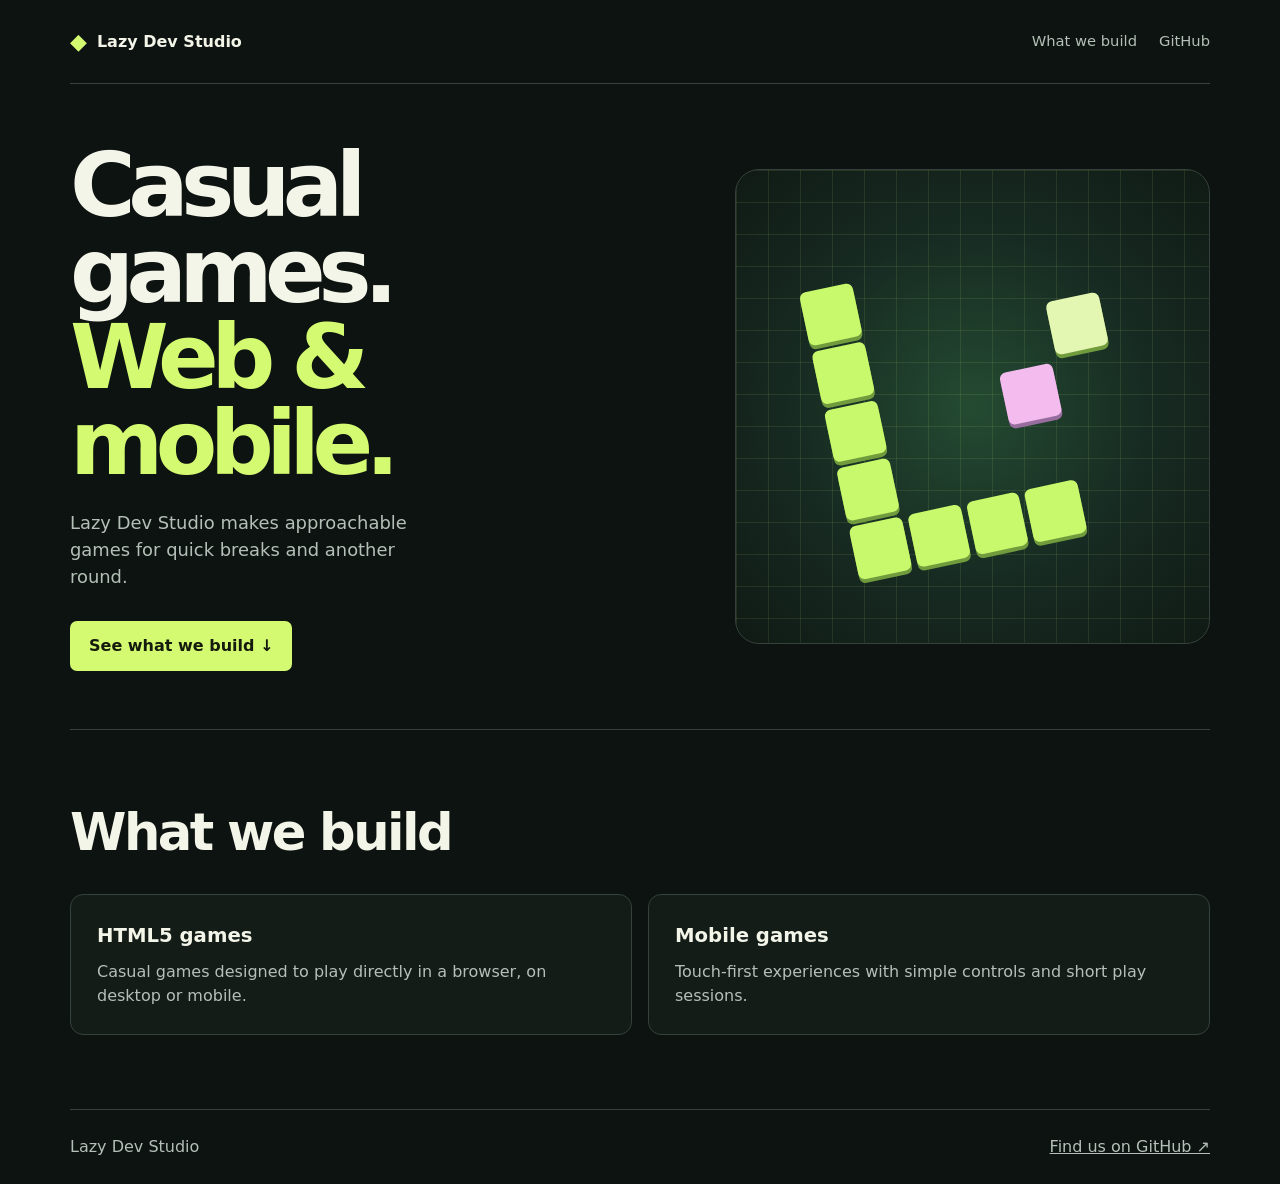
==== index.html @ 5a027eb8 "Add initial index.html for Lazy Dev Studio Initial HTML structure for Lazy Dev Studio website with s" ====
<!doctype html>
<html lang="en">
<head>
<meta charset="utf-8">
<meta name="viewport" content="width=device-width, initial-scale=1">
<meta name="description" content="Lazy Dev Studio builds casual games for web and mobile.">
<title>Lazy Dev Studio — Games for web and mobile</title>
<style>
:root {
  color-scheme: dark;
  --background: #0d1311;
  --line: #35413a;
  --ink: #f4f5e9;
  --muted: #b4c0b7;
  --accent: #d4fa72;
}
* { box-sizing: border-box; }
html { scroll-behavior: smooth; }
body {
  margin: 0;
  background: var(--background);
  color: var(--ink);
  font-family: "Geist", system-ui, sans-serif;
  line-height: 1.5;
}
a { color: inherit; }
a:focus-visible { outline: 2px solid var(--accent); outline-offset: 5px; }
.shell { width: min(1140px, calc(100% - 48px)); margin-inline: auto; }
header {
  display: flex;
  align-items: center;
  justify-content: space-between;
  flex-wrap: wrap;
  gap: 16px;
  min-height: 84px;
  border-bottom: 1px solid var(--line);
}
.brand { display: inline-flex; align-items: center; gap: 10px; font-weight: 760; text-decoration: none; }
.brand span { color: var(--accent); font-size: 22px; }
nav { display: flex; flex-wrap: wrap; gap: 22px; }
nav a { color: var(--muted); font-size: .92rem; text-decoration: none; }
nav a:hover, footer a:hover { color: var(--accent); }
.hero {
  display: grid;
  align-items: center;
  grid-template-columns: 1.24fr 1fr;
  gap: clamp(26px, 6vw, 86px);
  min-height: 620px;
  padding-block: 58px;
}
h1, h2, h3, p { margin: 0; }
h1 { font-size: clamp(3rem, 7vw, 6.8rem); letter-spacing: -.085em; line-height: .96; }
h1 em { color: var(--accent); font-style: normal; }
.hero p { color: var(--muted); margin: 24px 0 30px; max-width: 33ch; font-size: 1.12rem; }
.button {
  display: inline-block;
  background: var(--accent);
  color: #151b0c;
  padding: 13px 19px;
  border-radius: 7px;
  font-weight: 750;
  text-decoration: none;
}
.button:hover { background: #ebffb0; }
.art {
  position: relative;
  display: grid;
  place-items: center;
  aspect-ratio: 1;
  border: 1px solid var(--line);
  border-radius: 24px;
  overflow: hidden;
  background:
    radial-gradient(circle, #244b32 0%, #172b22 52%, #101a15 100%);
}
.art::before {
  position: absolute;
  inset: 0;
  content: "";
  background-image: linear-gradient(#d4fa7219 1px, transparent 1px), linear-gradient(90deg, #d4fa7219 1px, transparent 1px);
  background-size: 32px 32px;
}
.pixel {
  position: relative;
  width: 62%;
  aspect-ratio: 1;
  display: grid;
  grid-template: repeat(5, 1fr) / repeat(5, 1fr);
  gap: 6px;
  transform: rotate(-12deg);
}
.pixel i { background: #c8f86b; border-radius: 12%; box-shadow: 0 4px #709c3d; }
.pixel i:nth-child(1) { grid-area: 1 / 1; }
.pixel i:nth-child(2) { grid-area: 2 / 1; }
.pixel i:nth-child(3) { grid-area: 3 / 1; }
.pixel i:nth-child(4) { grid-area: 4 / 1; }
.pixel i:nth-child(5) { grid-area: 5 / 1; }
.pixel i:nth-child(6) { grid-area: 5 / 2; }
.pixel i:nth-child(7) { grid-area: 5 / 3; }
.pixel i:nth-child(8) { grid-area: 5 / 4; }
.pixel i:nth-child(9) { grid-area: 3 / 4; background: #f3bbee; box-shadow: 0 4px #976d9e; }
.pixel i:nth-child(10) { grid-area: 2 / 5; background: #e3f6b2; box-shadow: 0 4px #709c3d; }
.focus { border-top: 1px solid var(--line); padding-block: 64px 74px; }
h2 { margin-bottom: 24px; font-size: clamp(2rem, 4vw, 3.25rem); letter-spacing: -.05em; }
.cards { display: grid; grid-template-columns: 1fr 1fr; gap: 16px; }
article { padding: 26px; border: 1px solid var(--line); border-radius: 13px; background: #131c17; }
h3 { font-size: 1.23rem; }
article p { margin-top: 9px; color: var(--muted); }
footer {
  display: flex;
  justify-content: space-between;
  flex-wrap: wrap;
  gap: 12px;
  border-top: 1px solid var(--line);
  padding-block: 25px;
  color: var(--muted);
}
@media (max-width: 680px) {
  .shell { width: calc(100% - 32px); }
  header { padding-block: 16px; }
  .hero { grid-template-columns: 1fr; min-height: auto; padding-block: 48px; }
  .art { width: min(100%, 390px); }
  .cards { grid-template-columns: 1fr; }
  .focus { padding-block: 44px; }
}
@media (prefers-reduced-motion: reduce) {
  html { scroll-behavior: auto; }
}
</style>
</head>
<body>
<header class="shell" id="top">
  <a class="brand" href="#top"><span aria-hidden="true">◆</span> Lazy Dev Studio</a>
  <nav aria-label="Main navigation">
    <a href="#work">What we build</a>
    <a href="https://github.com/devxmed">GitHub</a>
  </nav>
</header>
<main class="shell">
  <section class="hero" aria-labelledby="intro-title">
    <div>
      <h1 id="intro-title">Casual games.<br><em>Web &amp; mobile.</em></h1>
      <p>Lazy Dev Studio makes approachable games for quick breaks and another round.</p>
      <a class="button" href="#work">See what we build ↓</a>
    </div>
    <div class="art" aria-hidden="true">
      <div class="pixel"><i></i><i></i><i></i><i></i><i></i><i></i><i></i><i></i><i></i><i></i></div>
    </div>
  </section>
  <section class="focus" id="work" aria-labelledby="work-title">
    <h2 id="work-title">What we build</h2>
    <div class="cards">
      <article><h3>HTML5 games</h3><p>Casual games designed to play directly in a browser, on desktop or mobile.</p></article>
      <article><h3>Mobile games</h3><p>Touch-first experiences with simple controls and short play sessions.</p></article>
    </div>
  </section>
</main>
<footer class="shell">
  <span>Lazy Dev Studio</span>
  <a href="https://github.com/devxmed">Find us on GitHub ↗</a>
</footer>
</body>
</html>
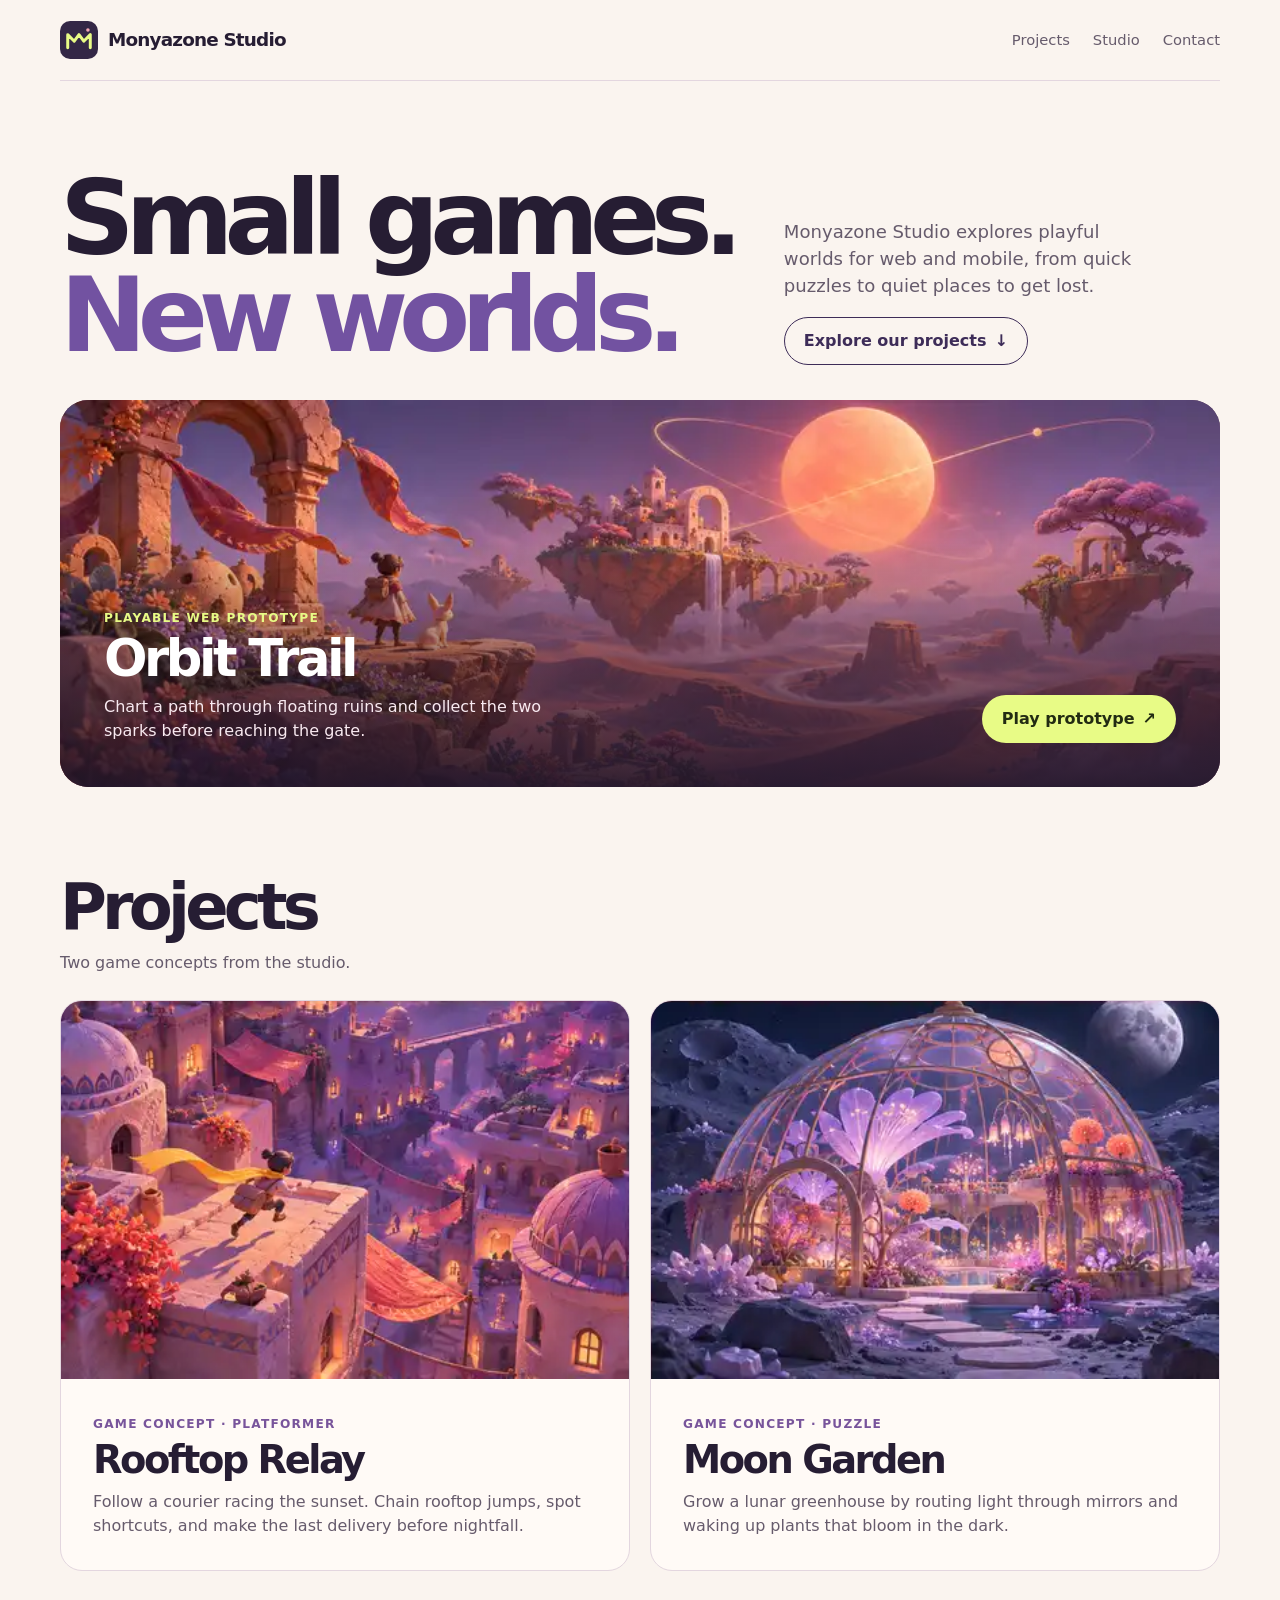
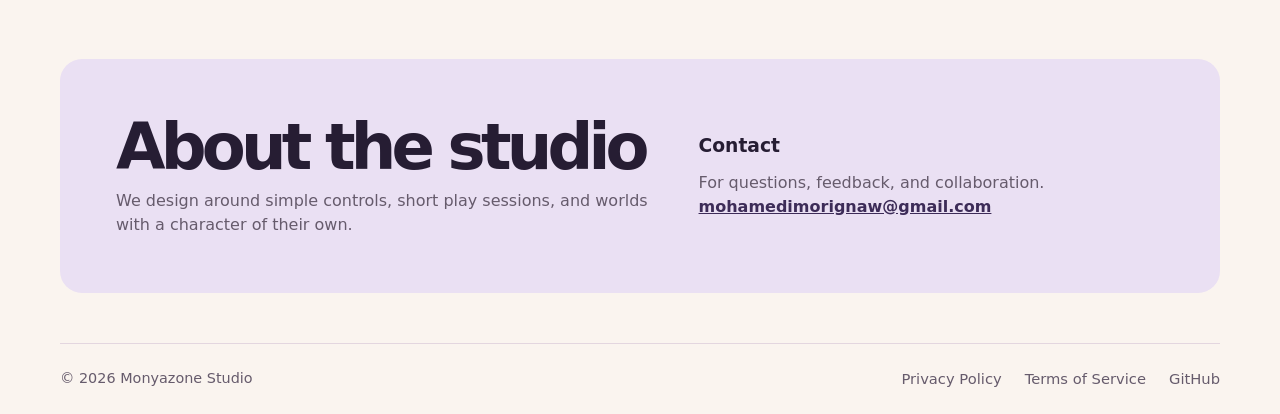
==== commit 07681555: "Redesign Monyazone Studio and add Orbit Trail" ====
--- a/index.html
+++ b/index.html
@@ -1,163 +1,238 @@
 <!doctype html>
 <html lang="en">
 <head>
-<meta charset="utf-8">
-<meta name="viewport" content="width=device-width, initial-scale=1">
-<meta name="description" content="Lazy Dev Studio builds casual games for web and mobile.">
-<title>Lazy Dev Studio — Games for web and mobile</title>
-<style>
+  <meta charset="utf-8">
+  <meta name="viewport" content="width=device-width, initial-scale=1">
+  <meta name="description" content="Monyazone Studio is an independent game studio exploring playful worlds for web and mobile.">
+  <meta name="theme-color" content="#faf4ef">
+  <title>Monyazone Studio — Independent web and mobile games</title>
+  <link rel="canonical" href="https://monyazone.github.io/">
+  <link rel="icon" type="image/svg+xml" href="[data-uri]">
+  <style>
 :root {
-  color-scheme: dark;
-  --background: #0d1311;
-  --line: #35413a;
-  --ink: #f4f5e9;
-  --muted: #b4c0b7;
-  --accent: #d4fa72;
+  color-scheme: light;
+  --paper: #faf4ef;
+  --ink: #261d33;
+  --muted: #665b6c;
+  --accent: #e8fb86;
+  --line: #e3d6df;
+  --purple: #3d2c58;
+  font-family: "Geist", "Inter", system-ui, sans-serif;
+  line-height: 1.5;
 }
 * { box-sizing: border-box; }
 html { scroll-behavior: smooth; }
-body {
-  margin: 0;
-  background: var(--background);
-  color: var(--ink);
-  font-family: "Geist", system-ui, sans-serif;
-  line-height: 1.5;
-}
+body { margin: 0; background: var(--paper); color: var(--ink); }
 a { color: inherit; }
-a:focus-visible { outline: 2px solid var(--accent); outline-offset: 5px; }
-.shell { width: min(1140px, calc(100% - 48px)); margin-inline: auto; }
-header {
-  display: flex;
-  align-items: center;
-  justify-content: space-between;
-  flex-wrap: wrap;
-  gap: 16px;
-  min-height: 84px;
-  border-bottom: 1px solid var(--line);
-}
-.brand { display: inline-flex; align-items: center; gap: 10px; font-weight: 760; text-decoration: none; }
-.brand span { color: var(--accent); font-size: 22px; }
-nav { display: flex; flex-wrap: wrap; gap: 22px; }
-nav a { color: var(--muted); font-size: .92rem; text-decoration: none; }
-nav a:hover, footer a:hover { color: var(--accent); }
-.hero {
-  display: grid;
-  align-items: center;
-  grid-template-columns: 1.24fr 1fr;
-  gap: clamp(26px, 6vw, 86px);
-  min-height: 620px;
-  padding-block: 58px;
-}
+a:focus-visible, button:focus-visible { outline: 3px solid #8a4cde; outline-offset: 4px; }
+button { font: inherit; }
+img { max-width: 100%; display: block; }
 h1, h2, h3, p { margin: 0; }
-h1 { font-size: clamp(3rem, 7vw, 6.8rem); letter-spacing: -.085em; line-height: .96; }
-h1 em { color: var(--accent); font-style: normal; }
-.hero p { color: var(--muted); margin: 24px 0 30px; max-width: 33ch; font-size: 1.12rem; }
-.button {
-  display: inline-block;
-  background: var(--accent);
-  color: #151b0c;
-  padding: 13px 19px;
-  border-radius: 7px;
-  font-weight: 750;
-  text-decoration: none;
-}
-.button:hover { background: #ebffb0; }
-.art {
-  position: relative;
-  display: grid;
-  place-items: center;
-  aspect-ratio: 1;
-  border: 1px solid var(--line);
-  border-radius: 24px;
-  overflow: hidden;
-  background:
-    radial-gradient(circle, #244b32 0%, #172b22 52%, #101a15 100%);
-}
-.art::before {
-  position: absolute;
-  inset: 0;
-  content: "";
-  background-image: linear-gradient(#d4fa7219 1px, transparent 1px), linear-gradient(90deg, #d4fa7219 1px, transparent 1px);
-  background-size: 32px 32px;
-}
-.pixel {
-  position: relative;
-  width: 62%;
-  aspect-ratio: 1;
-  display: grid;
-  grid-template: repeat(5, 1fr) / repeat(5, 1fr);
-  gap: 6px;
-  transform: rotate(-12deg);
-}
-.pixel i { background: #c8f86b; border-radius: 12%; box-shadow: 0 4px #709c3d; }
-.pixel i:nth-child(1) { grid-area: 1 / 1; }
-.pixel i:nth-child(2) { grid-area: 2 / 1; }
-.pixel i:nth-child(3) { grid-area: 3 / 1; }
-.pixel i:nth-child(4) { grid-area: 4 / 1; }
-.pixel i:nth-child(5) { grid-area: 5 / 1; }
-.pixel i:nth-child(6) { grid-area: 5 / 2; }
-.pixel i:nth-child(7) { grid-area: 5 / 3; }
-.pixel i:nth-child(8) { grid-area: 5 / 4; }
-.pixel i:nth-child(9) { grid-area: 3 / 4; background: #f3bbee; box-shadow: 0 4px #976d9e; }
-.pixel i:nth-child(10) { grid-area: 2 / 5; background: #e3f6b2; box-shadow: 0 4px #709c3d; }
-.focus { border-top: 1px solid var(--line); padding-block: 64px 74px; }
-h2 { margin-bottom: 24px; font-size: clamp(2rem, 4vw, 3.25rem); letter-spacing: -.05em; }
-.cards { display: grid; grid-template-columns: 1fr 1fr; gap: 16px; }
-article { padding: 26px; border: 1px solid var(--line); border-radius: 13px; background: #131c17; }
-h3 { font-size: 1.23rem; }
-article p { margin-top: 9px; color: var(--muted); }
-footer {
-  display: flex;
-  justify-content: space-between;
-  flex-wrap: wrap;
-  gap: 12px;
-  border-top: 1px solid var(--line);
-  padding-block: 25px;
-  color: var(--muted);
-}
+.wrap { width: min(1160px, calc(100% - 56px)); margin-inline: auto; }
+.site-header, .site-footer { display: flex; flex-wrap: wrap; justify-content: space-between; align-items: center; gap: 18px; }
+.site-header { min-height: 81px; border-bottom: 1px solid var(--line); }
+.wordmark { display: inline-flex; align-items: center; gap: 10px; font-weight: 820; text-decoration: none; letter-spacing: -.045em; font-size: 1.15rem; }
+.wordmark img { width: 38px; height: 38px; }
+nav, .footer-links { display: flex; flex-wrap: wrap; gap: 23px; font-size: .92rem; }
+nav a, .footer-links a { text-decoration: none; color: var(--muted); }
+nav a:hover, .footer-links a:hover { text-decoration: underline; color: var(--ink); }
+.intro { padding-block: clamp(47px, 7vw, 89px) 35px; display: grid; grid-template-columns: 1.6fr 1fr; gap: 26px; align-items: end; }
+h1 { font-size: clamp(3.05rem, 8.1vw, 7rem); line-height: .94; letter-spacing: -.088em; font-weight: 840; }
+.intro h1 em { font-style: normal; color: #7252a1; }
+.intro p, .section-intro, .contact p, .project-copy p { color: var(--muted); }
+.intro p { max-width: 32ch; font-size: 1.13rem; margin: 0 0 18px; }
+.cta { display: inline-flex; align-items: center; justify-content: center; gap: 8px; border-radius: 100px; background: var(--accent); color: #222b12; border: 1px solid transparent; padding: 11px 19px; text-decoration: none; font-weight: 760; cursor: pointer; }
+.cta:hover { background: #f2ffb2; }
+.cta.outline { background: transparent; border-color: currentColor; color: var(--purple); }
+.cta.outline:hover { background: #efe3f5; }
+.feature { min-height: 315px; aspect-ratio: 3 / 1; position: relative; overflow: hidden; isolation: isolate; border-radius: 28px; display: flex; align-items: end; background: #6b465e; color: white; }
+.image { background-image: url("[data-uri]"); background-repeat: no-repeat; }
+.hero-art { position: absolute; inset: 0; z-index: -2; background-size: auto 200%; background-position: center top; }
+.feature::after { content: ""; position: absolute; inset: 0; z-index: -1; background: linear-gradient(0deg, #21162aeb, transparent 64%); }
+.feature-copy { display: flex; align-items: end; justify-content: space-between; flex-wrap: wrap; width: 100%; padding: clamp(20px, 4vw, 44px); gap: 14px; }
+.feature h2 { margin-top: 4px; font-size: clamp(2rem, 4vw, 3.8rem); line-height: 1; letter-spacing: -.068em; }
+.feature p { max-width: 45ch; margin-top: 10px; color: #f9eaf1; }
+.label { font-weight: 750; font-size: .76rem; letter-spacing: .10em; text-transform: uppercase; }
+.feature .label { color: var(--accent); }
+.section { padding-block: clamp(52px, 7vw, 88px); }
+.section h2, .contact h2 { font-size: clamp(2.35rem, 5vw, 4rem); line-height: 1; letter-spacing: -.075em; }
+.section-intro { margin-top: 12px; }
+.projects { display: grid; grid-template-columns: 1fr 1fr; gap: 20px; margin-top: 25px; }
+.project { overflow: hidden; border: 1px solid var(--line); border-radius: 22px; background: #fffaf6; }
+.project-art { aspect-ratio: 3 / 2; background-size: 200% 200%; background-color: #a980a4; }
+.rooftop { background-position: left bottom; }
+.moon { background-position: right bottom; }
+.project-copy { padding: clamp(19px, 3.1vw, 32px); }
+.project-copy .label { color: #78549b; }
+.project h3 { margin: 5px 0 9px; font-size: clamp(1.7rem, 3vw, 2.5rem); letter-spacing: -.065em; line-height: 1.05; }
+.contact { display: grid; grid-template-columns: 1.2fr 1fr; align-items: center; gap: 24px; background: #eae0f3; border-radius: 22px; padding: clamp(25px, 5vw, 56px); }
+.contact p { margin-top: 10px; }
+.contact a { justify-self: start; overflow-wrap: anywhere; font-weight: 750; color: var(--purple); }
+.site-footer { border-top: 1px solid var(--line); margin-top: 50px; padding-block: 24px; color: var(--muted); }
+.site-footer p { font-size: .9rem; }
+.legal { max-width: 730px; padding-block: 55px 22px; }
+.legal h1 { font-size: clamp(2.55rem, 7vw, 4.5rem); }
+.legal h2 { margin: 28px 0 6px; font-size: 1.25rem; letter-spacing: -.02em; }
+.legal p { margin-top: 12px; color: var(--muted); }
+.legal a { overflow-wrap: anywhere; }
+dialog { width: min(492px, calc(100% - 30px)); max-height: calc(100% - 30px); padding: 23px; border: 1px solid var(--line); border-radius: 20px; color: var(--ink); background: var(--paper); }
+dialog::backdrop { background: #251a35bf; }
+.game-heading { display: flex; justify-content: space-between; align-items: center; gap: 10px; }
+.game-heading h2 { letter-spacing: -.05em; font-size: 1.65rem; }
+.game-intro, .game-status { color: var(--muted); margin-block: 12px; }
+.game-actions { display: flex; align-items: center; gap: 12px; flex-wrap: wrap; }
+.board { display: grid; grid-template-columns: repeat(4, 1fr); max-width: 320px; margin: 16px auto; gap: 7px; }
+.tile { aspect-ratio: 1; border: 1px solid #d3bfdf; border-radius: 10px; background: #efe3f5; color: var(--purple); font-size: 1.24rem; font-weight: 800; cursor: pointer; }
+.tile:hover { background: #ddd0ed; }
+.tile[data-kind="wall"] { background: #554268; color: #fff; }
+.tile[data-kind="goal"] { border-color: #9070bd; }
+.tile[data-current="true"] { background: var(--accent); color: #293413; border-color: #809139; }
 @media (max-width: 680px) {
-  .shell { width: calc(100% - 32px); }
-  header { padding-block: 16px; }
-  .hero { grid-template-columns: 1fr; min-height: auto; padding-block: 48px; }
-  .art { width: min(100%, 390px); }
-  .cards { grid-template-columns: 1fr; }
-  .focus { padding-block: 44px; }
-}
-@media (prefers-reduced-motion: reduce) {
-  html { scroll-behavior: auto; }
-}
+  .wrap { width: calc(100% - 32px); }
+  .site-header { padding-block: 14px; }
+  nav, .footer-links { gap: 14px; }
+  .intro, .projects, .contact { grid-template-columns: 1fr; }
+  .feature { min-height: 330px; aspect-ratio: auto; }
+  .hero-art { background-position: 52% top; }
+  .section { padding-block: 47px; }
+}
+@media (prefers-reduced-motion: reduce) { html { scroll-behavior: auto; } }
 </style>
+  
 </head>
 <body>
-<header class="shell" id="top">
-  <a class="brand" href="#top"><span aria-hidden="true">◆</span> Lazy Dev Studio</a>
-  <nav aria-label="Main navigation">
-    <a href="#work">What we build</a>
-    <a href="https://github.com/devxmed">GitHub</a>
-  </nav>
-</header>
-<main class="shell">
-  <section class="hero" aria-labelledby="intro-title">
-    <div>
-      <h1 id="intro-title">Casual games.<br><em>Web &amp; mobile.</em></h1>
-      <p>Lazy Dev Studio makes approachable games for quick breaks and another round.</p>
-      <a class="button" href="#work">See what we build ↓</a>
-    </div>
-    <div class="art" aria-hidden="true">
-      <div class="pixel"><i></i><i></i><i></i><i></i><i></i><i></i><i></i><i></i><i></i><i></i></div>
-    </div>
-  </section>
-  <section class="focus" id="work" aria-labelledby="work-title">
-    <h2 id="work-title">What we build</h2>
-    <div class="cards">
-      <article><h3>HTML5 games</h3><p>Casual games designed to play directly in a browser, on desktop or mobile.</p></article>
-      <article><h3>Mobile games</h3><p>Touch-first experiences with simple controls and short play sessions.</p></article>
-    </div>
-  </section>
-</main>
-<footer class="shell">
-  <span>Lazy Dev Studio</span>
-  <a href="https://github.com/devxmed">Find us on GitHub ↗</a>
-</footer>
+  <header class="site-header wrap">
+    <a class="wordmark" href="./" aria-label="Monyazone Studio home"><img src="[data-uri]" width="38" height="38" alt="">Monyazone Studio</a>
+    <nav aria-label="Main navigation"><a href="#projects">Projects</a><a href="#studio">Studio</a><a href="#contact">Contact</a></nav>
+  </header>
+  <main class="wrap">
+    <section class="intro" aria-labelledby="welcome">
+      <h1 id="welcome">Small games.<br><em>New worlds.</em></h1>
+      <div>
+        <p>Monyazone Studio explores playful worlds for web and mobile, from quick puzzles to quiet places to get lost.</p>
+        <a class="cta outline" href="#projects">Explore our projects <span aria-hidden="true">↓</span></a>
+      </div>
+    </section>
+    <section class="feature" aria-labelledby="featured-title">
+      <div class="image hero-art" aria-hidden="true"></div>
+      <div class="feature-copy">
+        <div>
+          <span class="label">Playable web prototype</span>
+          <h2 id="featured-title">Orbit Trail</h2>
+          <p>Chart a path through floating ruins and collect the two sparks before reaching the gate.</p>
+        </div>
+        <button class="cta" type="button" id="open-game">Play prototype <span aria-hidden="true">↗</span></button>
+      </div>
+    </section>
+    <section class="section" id="projects" aria-labelledby="projects-title">
+      <h2 id="projects-title">Projects</h2>
+      <p class="section-intro">Two game concepts from the studio.</p>
+      <div class="projects">
+        <article class="project">
+          <div class="image project-art rooftop" role="img" aria-label="A courier running across purple and coral rooftops at dusk"></div>
+          <div class="project-copy"><span class="label">Game concept · Platformer</span><h3>Rooftop Relay</h3><p>Follow a courier racing the sunset. Chain rooftop jumps, spot shortcuts, and make the last delivery before nightfall.</p></div>
+        </article>
+        <article class="project">
+          <div class="image project-art moon" role="img" aria-label="A glowing glass greenhouse on the moon"></div>
+          <div class="project-copy"><span class="label">Game concept · Puzzle</span><h3>Moon Garden</h3><p>Grow a lunar greenhouse by routing light through mirrors and waking up plants that bloom in the dark.</p></div>
+        </article>
+      </div>
+    </section>
+    <section class="contact" id="studio" aria-labelledby="studio-title">
+      <div>
+        <h2 id="studio-title">About the studio</h2>
+        <p>We design around simple controls, short play sessions, and worlds with a character of their own.</p>
+      </div>
+      <div id="contact">
+        <h3>Contact</h3>
+        <p>For questions, feedback, and collaboration.</p>
+        <a href="mailto:mohamedimorignaw@gmail.com">mohamedimorignaw@gmail.com</a>
+      </div>
+    </section>
+  </main>
+  <footer class="site-footer wrap">
+    <p>© 2026 Monyazone Studio</p>
+    <nav class="footer-links" aria-label="Footer navigation"><a href="./privacy.html">Privacy Policy</a><a href="./terms.html">Terms of Service</a><a href="https://github.com/monyazone">GitHub</a></nav>
+  </footer>
+  <dialog id="game" aria-labelledby="game-title">
+    <div class="game-heading"><h2 id="game-title">Orbit Trail</h2><form method="dialog"><button class="cta outline" autofocus>Close</button></form></div>
+    <p class="game-intro">Tap an adjacent tile to move, or use the arrow keys. Collect both ✦ sparks and reach the ◇ gate.</p>
+    <div class="board" id="board" aria-label="Orbit Trail board"></div>
+    <div class="game-actions"><button type="button" class="cta outline" id="reset-game">Reset</button><p id="game-status" class="game-status" role="status"></p></div>
+  </dialog>
+  <script>
+"use strict";
+
+const width = 4;
+const wallTiles = new Set([1, 7, 8, 11]);
+const sparkTiles = [3, 12];
+const gateTile = 15;
+const directions = {
+  ArrowUp: [-1, 0],
+  ArrowDown: [1, 0],
+  ArrowLeft: [0, -1],
+  ArrowRight: [0, 1],
+};
+const dialog = document.querySelector("#game");
+const board = document.querySelector("#board");
+const status = document.querySelector("#game-status");
+const tiles = [];
+let position = 0;
+let remaining = new Set(sparkTiles);
+
+function render(message) {
+  tiles.forEach((tile, index) => {
+    const kind = wallTiles.has(index) ? "wall" : remaining.has(index) ? "spark" : index === gateTile ? "goal" : "path";
+    const labels = { wall: "Wall", spark: "Spark", goal: "Gate", path: "Path" };
+    const icons = { wall: "■", spark: "✦", goal: "◇", path: "" };
+    const current = index === position;
+    tile.dataset.kind = kind;
+    tile.dataset.current = String(current);
+    tile.textContent = current ? "●" : icons[kind];
+    tile.setAttribute("aria-label", (current ? "Your position. " : "") + labels[kind] + ", row " + (Math.floor(index / width) + 1) + ", column " + (index % width + 1));
+  });
+  status.textContent = message || (sparkTiles.length - remaining.size) + " of " + sparkTiles.length + " sparks collected.";
+}
+
+function move(destination) {
+  if (position === gateTile && remaining.size === 0) return;
+  const rowDistance = Math.abs(Math.floor(destination / width) - Math.floor(position / width));
+  const columnDistance = Math.abs(destination % width - position % width);
+  if (rowDistance + columnDistance !== 1 || wallTiles.has(destination)) return;
+  if (destination === gateTile && remaining.size > 0) {
+    render("Collect both sparks to open the gate.");
+    return;
+  }
+  position = destination;
+  remaining.delete(position);
+  render(position === gateTile ? "You reached the gate. Trail complete!" : "");
+}
+
+for (let index = 0; index < width * width; index += 1) {
+  const tile = document.createElement("button");
+  tile.type = "button";
+  tile.className = "tile";
+  tile.addEventListener("click", () => move(index));
+  tiles.push(tile);
+  board.append(tile);
+}
+
+dialog.addEventListener("keydown", (event) => {
+  const direction = directions[event.key];
+  if (!direction) return;
+  event.preventDefault();
+  const row = Math.floor(position / width) + direction[0];
+  const column = position % width + direction[1];
+  if (row >= 0 && row < width && column >= 0 && column < width) move(row * width + column);
+});
+
+document.querySelector("#open-game").addEventListener("click", () => dialog.showModal());
+document.querySelector("#reset-game").addEventListener("click", () => {
+  position = 0;
+  remaining = new Set(sparkTiles);
+  render();
+});
+render();
+  </script>
 </body>
 </html>
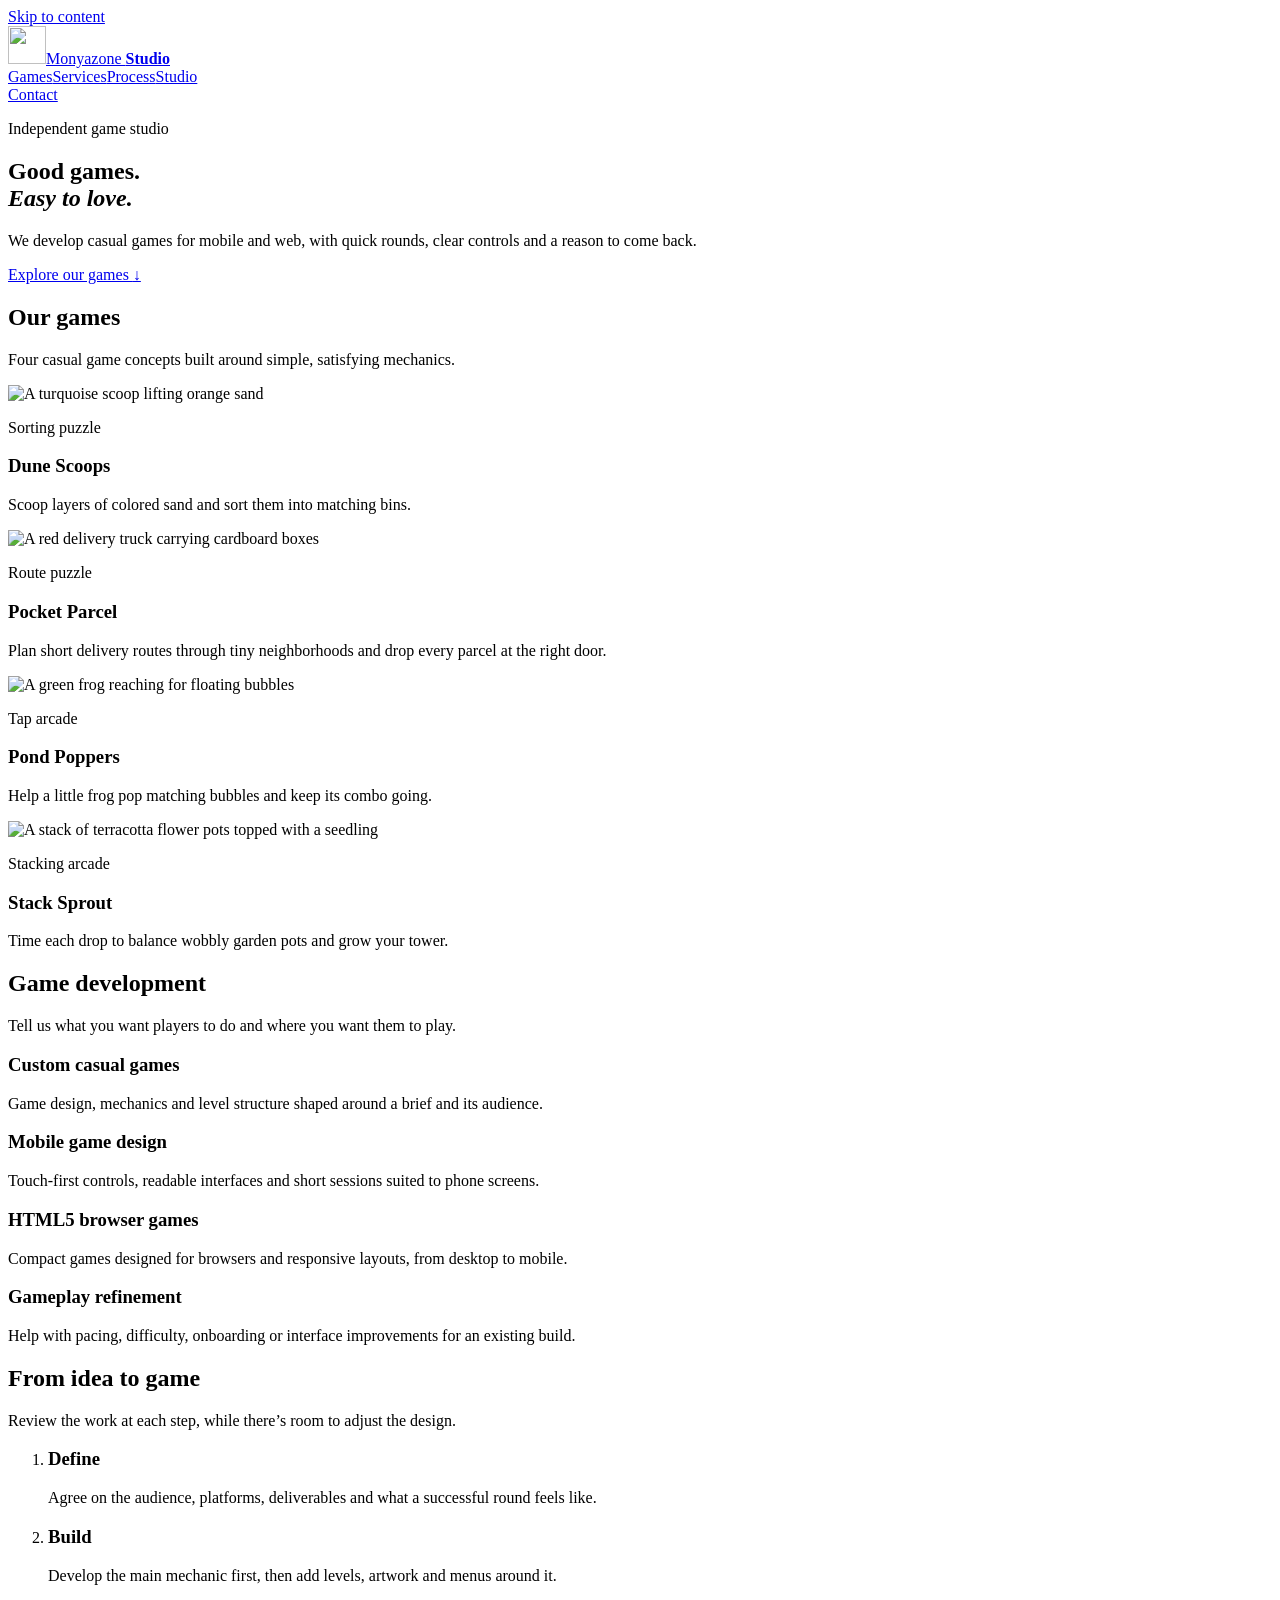
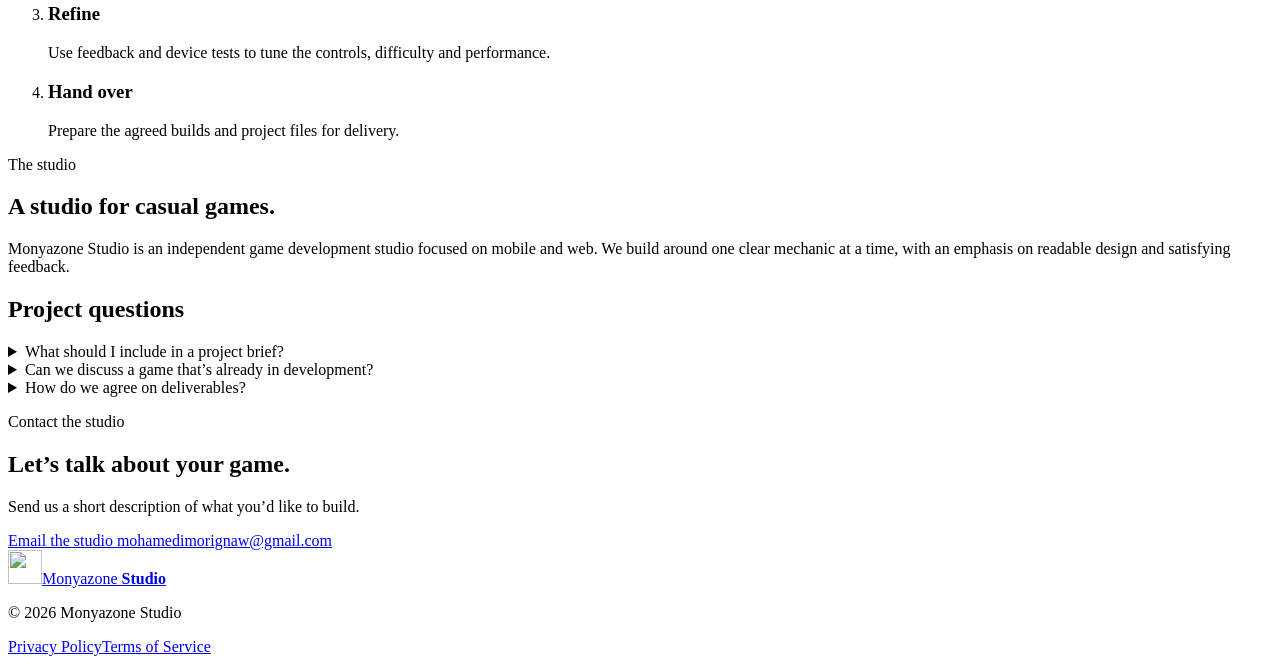
==== commit 85346ee1: "Add files via upload" ====
--- a/index.html
+++ b/index.html
@@ -3,236 +3,118 @@
 <head>
   <meta charset="utf-8">
   <meta name="viewport" content="width=device-width, initial-scale=1">
-  <meta name="description" content="Monyazone Studio is an independent game studio exploring playful worlds for web and mobile.">
-  <meta name="theme-color" content="#faf4ef">
-  <title>Monyazone Studio — Independent web and mobile games</title>
+  <title>Monyazone Studio | Independent Casual Game Development</title>
+  <meta name="description" content="Monyazone Studio develops casual games for mobile and web. Explore our game lineup and how we work.">
+  <meta name="theme-color" content="#faf7f0">
+  <meta property="og:title" content="Monyazone Studio | Independent Casual Game Development">
+  <meta property="og:description" content="A studio for casual games on mobile and web.">
+  <meta property="og:image" content="https://monyazone.github.io/assets/game-lineup.webp">
+  <meta property="og:url" content="https://monyazone.github.io/">
   <link rel="canonical" href="https://monyazone.github.io/">
-  <link rel="icon" type="image/svg+xml" href="[data-uri]">
-  <style>
-:root {
-  color-scheme: light;
-  --paper: #faf4ef;
-  --ink: #261d33;
-  --muted: #665b6c;
-  --accent: #e8fb86;
-  --line: #e3d6df;
-  --purple: #3d2c58;
-  font-family: "Geist", "Inter", system-ui, sans-serif;
-  line-height: 1.5;
-}
-* { box-sizing: border-box; }
-html { scroll-behavior: smooth; }
-body { margin: 0; background: var(--paper); color: var(--ink); }
-a { color: inherit; }
-a:focus-visible, button:focus-visible { outline: 3px solid #8a4cde; outline-offset: 4px; }
-button { font: inherit; }
-img { max-width: 100%; display: block; }
-h1, h2, h3, p { margin: 0; }
-.wrap { width: min(1160px, calc(100% - 56px)); margin-inline: auto; }
-.site-header, .site-footer { display: flex; flex-wrap: wrap; justify-content: space-between; align-items: center; gap: 18px; }
-.site-header { min-height: 81px; border-bottom: 1px solid var(--line); }
-.wordmark { display: inline-flex; align-items: center; gap: 10px; font-weight: 820; text-decoration: none; letter-spacing: -.045em; font-size: 1.15rem; }
-.wordmark img { width: 38px; height: 38px; }
-nav, .footer-links { display: flex; flex-wrap: wrap; gap: 23px; font-size: .92rem; }
-nav a, .footer-links a { text-decoration: none; color: var(--muted); }
-nav a:hover, .footer-links a:hover { text-decoration: underline; color: var(--ink); }
-.intro { padding-block: clamp(47px, 7vw, 89px) 35px; display: grid; grid-template-columns: 1.6fr 1fr; gap: 26px; align-items: end; }
-h1 { font-size: clamp(3.05rem, 8.1vw, 7rem); line-height: .94; letter-spacing: -.088em; font-weight: 840; }
-.intro h1 em { font-style: normal; color: #7252a1; }
-.intro p, .section-intro, .contact p, .project-copy p { color: var(--muted); }
-.intro p { max-width: 32ch; font-size: 1.13rem; margin: 0 0 18px; }
-.cta { display: inline-flex; align-items: center; justify-content: center; gap: 8px; border-radius: 100px; background: var(--accent); color: #222b12; border: 1px solid transparent; padding: 11px 19px; text-decoration: none; font-weight: 760; cursor: pointer; }
-.cta:hover { background: #f2ffb2; }
-.cta.outline { background: transparent; border-color: currentColor; color: var(--purple); }
-.cta.outline:hover { background: #efe3f5; }
-.feature { min-height: 315px; aspect-ratio: 3 / 1; position: relative; overflow: hidden; isolation: isolate; border-radius: 28px; display: flex; align-items: end; background: #6b465e; color: white; }
-.image { background-image: url("[data-uri]"); background-repeat: no-repeat; }
-.hero-art { position: absolute; inset: 0; z-index: -2; background-size: auto 200%; background-position: center top; }
-.feature::after { content: ""; position: absolute; inset: 0; z-index: -1; background: linear-gradient(0deg, #21162aeb, transparent 64%); }
-.feature-copy { display: flex; align-items: end; justify-content: space-between; flex-wrap: wrap; width: 100%; padding: clamp(20px, 4vw, 44px); gap: 14px; }
-.feature h2 { margin-top: 4px; font-size: clamp(2rem, 4vw, 3.8rem); line-height: 1; letter-spacing: -.068em; }
-.feature p { max-width: 45ch; margin-top: 10px; color: #f9eaf1; }
-.label { font-weight: 750; font-size: .76rem; letter-spacing: .10em; text-transform: uppercase; }
-.feature .label { color: var(--accent); }
-.section { padding-block: clamp(52px, 7vw, 88px); }
-.section h2, .contact h2 { font-size: clamp(2.35rem, 5vw, 4rem); line-height: 1; letter-spacing: -.075em; }
-.section-intro { margin-top: 12px; }
-.projects { display: grid; grid-template-columns: 1fr 1fr; gap: 20px; margin-top: 25px; }
-.project { overflow: hidden; border: 1px solid var(--line); border-radius: 22px; background: #fffaf6; }
-.project-art { aspect-ratio: 3 / 2; background-size: 200% 200%; background-color: #a980a4; }
-.rooftop { background-position: left bottom; }
-.moon { background-position: right bottom; }
-.project-copy { padding: clamp(19px, 3.1vw, 32px); }
-.project-copy .label { color: #78549b; }
-.project h3 { margin: 5px 0 9px; font-size: clamp(1.7rem, 3vw, 2.5rem); letter-spacing: -.065em; line-height: 1.05; }
-.contact { display: grid; grid-template-columns: 1.2fr 1fr; align-items: center; gap: 24px; background: #eae0f3; border-radius: 22px; padding: clamp(25px, 5vw, 56px); }
-.contact p { margin-top: 10px; }
-.contact a { justify-self: start; overflow-wrap: anywhere; font-weight: 750; color: var(--purple); }
-.site-footer { border-top: 1px solid var(--line); margin-top: 50px; padding-block: 24px; color: var(--muted); }
-.site-footer p { font-size: .9rem; }
-.legal { max-width: 730px; padding-block: 55px 22px; }
-.legal h1 { font-size: clamp(2.55rem, 7vw, 4.5rem); }
-.legal h2 { margin: 28px 0 6px; font-size: 1.25rem; letter-spacing: -.02em; }
-.legal p { margin-top: 12px; color: var(--muted); }
-.legal a { overflow-wrap: anywhere; }
-dialog { width: min(492px, calc(100% - 30px)); max-height: calc(100% - 30px); padding: 23px; border: 1px solid var(--line); border-radius: 20px; color: var(--ink); background: var(--paper); }
-dialog::backdrop { background: #251a35bf; }
-.game-heading { display: flex; justify-content: space-between; align-items: center; gap: 10px; }
-.game-heading h2 { letter-spacing: -.05em; font-size: 1.65rem; }
-.game-intro, .game-status { color: var(--muted); margin-block: 12px; }
-.game-actions { display: flex; align-items: center; gap: 12px; flex-wrap: wrap; }
-.board { display: grid; grid-template-columns: repeat(4, 1fr); max-width: 320px; margin: 16px auto; gap: 7px; }
-.tile { aspect-ratio: 1; border: 1px solid #d3bfdf; border-radius: 10px; background: #efe3f5; color: var(--purple); font-size: 1.24rem; font-weight: 800; cursor: pointer; }
-.tile:hover { background: #ddd0ed; }
-.tile[data-kind="wall"] { background: #554268; color: #fff; }
-.tile[data-kind="goal"] { border-color: #9070bd; }
-.tile[data-current="true"] { background: var(--accent); color: #293413; border-color: #809139; }
-@media (max-width: 680px) {
-  .wrap { width: calc(100% - 32px); }
-  .site-header { padding-block: 14px; }
-  nav, .footer-links { gap: 14px; }
-  .intro, .projects, .contact { grid-template-columns: 1fr; }
-  .feature { min-height: 330px; aspect-ratio: auto; }
-  .hero-art { background-position: 52% top; }
-  .section { padding-block: 47px; }
-}
-@media (prefers-reduced-motion: reduce) { html { scroll-behavior: auto; } }
-</style>
-  
+  <link rel="icon" href="assets/monyazone-mark.png" type="image/png">
+  <link rel="stylesheet" href="assets/site.css">
 </head>
 <body>
-  <header class="site-header wrap">
-    <a class="wordmark" href="./" aria-label="Monyazone Studio home"><img src="[data-uri]" width="38" height="38" alt="">Monyazone Studio</a>
-    <nav aria-label="Main navigation"><a href="#projects">Projects</a><a href="#studio">Studio</a><a href="#contact">Contact</a></nav>
+  <a class="skip" href="#main">Skip to content</a>
+  <header class="site-header">
+    <div class="wrap header-inner">
+      <a class="brand" href="index.html"><img src="assets/monyazone-mark.png" width="38" height="38" alt=""><span>Monyazone <strong>Studio</strong></span></a>
+      <nav aria-label="Main navigation">
+        <a href="#projects">Games</a><a href="#services">Services</a><a href="#process">Process</a><a href="#studio">Studio</a>
+      </nav>
+      <a class="button primary header-cta" href="#contact">Contact <span class="arrow" aria-hidden="true"></span></a>
+    </div>
   </header>
-  <main class="wrap">
-    <section class="intro" aria-labelledby="welcome">
-      <h1 id="welcome">Small games.<br><em>New worlds.</em></h1>
+  <main id="main">
+    <section class="wrap hero" aria-labelledby="welcome">
       <div>
-        <p>Monyazone Studio explores playful worlds for web and mobile, from quick puzzles to quiet places to get lost.</p>
-        <a class="cta outline" href="#projects">Explore our projects <span aria-hidden="true">↓</span></a>
+        <p class="eyebrow"><span class="dot"></span> Independent game studio</p>
+        <h1 id="welcome">Good games.<br><em>Easy to love.</em></h1>
+      </div>
+      <div class="hero-aside">
+        <p>We develop casual games for mobile and web, with quick rounds, clear controls and a reason to come back.</p>
+        <a class="text-link" href="#projects">Explore our games <span aria-hidden="true">↓</span></a>
       </div>
     </section>
-    <section class="feature" aria-labelledby="featured-title">
-      <div class="image hero-art" aria-hidden="true"></div>
-      <div class="feature-copy">
-        <div>
-          <span class="label">Playable web prototype</span>
-          <h2 id="featured-title">Orbit Trail</h2>
-          <p>Chart a path through floating ruins and collect the two sparks before reaching the gate.</p>
-        </div>
-        <button class="cta" type="button" id="open-game">Play prototype <span aria-hidden="true">↗</span></button>
+    <section class="wrap games" id="projects" aria-labelledby="games-title">
+      <div class="section-heading">
+        <h2 id="games-title">Our games</h2>
+        <p>Four casual game concepts built around simple, satisfying mechanics.</p>
       </div>
-    </section>
-    <section class="section" id="projects" aria-labelledby="projects-title">
-      <h2 id="projects-title">Projects</h2>
-      <p class="section-intro">Two game concepts from the studio.</p>
-      <div class="projects">
-        <article class="project">
-          <div class="image project-art rooftop" role="img" aria-label="A courier running across purple and coral rooftops at dusk"></div>
-          <div class="project-copy"><span class="label">Game concept · Platformer</span><h3>Rooftop Relay</h3><p>Follow a courier racing the sunset. Chain rooftop jumps, spot shortcuts, and make the last delivery before nightfall.</p></div>
+      <div class="game-grid">
+        <article class="game">
+          <img src="assets/dune-scoops.webp" width="512" height="512" alt="A turquoise scoop lifting orange sand">
+          <p class="eyebrow">Sorting puzzle</p><h3>Dune Scoops</h3>
+          <p>Scoop layers of colored sand and sort them into matching bins.</p>
         </article>
-        <article class="project">
-          <div class="image project-art moon" role="img" aria-label="A glowing glass greenhouse on the moon"></div>
-          <div class="project-copy"><span class="label">Game concept · Puzzle</span><h3>Moon Garden</h3><p>Grow a lunar greenhouse by routing light through mirrors and waking up plants that bloom in the dark.</p></div>
+        <article class="game">
+          <img src="assets/pocket-parcel.webp" width="512" height="512" alt="A red delivery truck carrying cardboard boxes">
+          <p class="eyebrow">Route puzzle</p><h3>Pocket Parcel</h3>
+          <p>Plan short delivery routes through tiny neighborhoods and drop every parcel at the right door.</p>
+        </article>
+        <article class="game">
+          <img src="assets/pond-poppers.webp" width="512" height="512" alt="A green frog reaching for floating bubbles">
+          <p class="eyebrow">Tap arcade</p><h3>Pond Poppers</h3>
+          <p>Help a little frog pop matching bubbles and keep its combo going.</p>
+        </article>
+        <article class="game">
+          <img src="assets/stack-sprout.webp" width="512" height="512" alt="A stack of terracotta flower pots topped with a seedling">
+          <p class="eyebrow">Stacking arcade</p><h3>Stack Sprout</h3>
+          <p>Time each drop to balance wobbly garden pots and grow your tower.</p>
         </article>
       </div>
     </section>
-    <section class="contact" id="studio" aria-labelledby="studio-title">
+    <section class="services" id="services" aria-labelledby="services-title">
+      <div class="wrap">
+        <div class="section-heading">
+          <h2 id="services-title">Game development</h2>
+          <p>Tell us what you want players to do and where you want them to play.</p>
+        </div>
+        <div class="services-grid">
+          <article><h3>Custom casual games</h3><p>Game design, mechanics and level structure shaped around a brief and its audience.</p></article>
+          <article><h3>Mobile game design</h3><p>Touch-first controls, readable interfaces and short sessions suited to phone screens.</p></article>
+          <article><h3>HTML5 browser games</h3><p>Compact games designed for browsers and responsive layouts, from desktop to mobile.</p></article>
+          <article><h3>Gameplay refinement</h3><p>Help with pacing, difficulty, onboarding or interface improvements for an existing build.</p></article>
+        </div>
+      </div>
+    </section>
+    <section class="wrap process" id="process" aria-labelledby="process-title">
+      <div class="section-heading"><h2 id="process-title">From idea to game</h2><p>Review the work at each step, while there’s room to adjust the design.</p></div>
+      <ol class="process-list">
+        <li><h3>Define</h3><p>Agree on the audience, platforms, deliverables and what a successful round feels like.</p></li>
+        <li><h3>Build</h3><p>Develop the main mechanic first, then add levels, artwork and menus around it.</p></li>
+        <li><h3>Refine</h3><p>Use feedback and device tests to tune the controls, difficulty and performance.</p></li>
+        <li><h3>Hand over</h3><p>Prepare the agreed builds and project files for delivery.</p></li>
+      </ol>
+    </section>
+    <section class="studio" id="studio" aria-labelledby="studio-title">
+      <div class="wrap studio-inner">
+        <div><p class="eyebrow">The studio</p><h2 id="studio-title">A studio for casual games.</h2></div>
+        <p>Monyazone Studio is an independent game development studio focused on mobile and web. We build around one clear mechanic at a time, with an emphasis on readable design and satisfying feedback.</p>
+      </div>
+    </section>
+    <section class="wrap faq" aria-labelledby="faq-title">
+      <h2 id="faq-title">Project questions</h2>
       <div>
-        <h2 id="studio-title">About the studio</h2>
-        <p>We design around simple controls, short play sessions, and worlds with a character of their own.</p>
+        <details><summary>What should I include in a project brief?</summary><p>Share the idea, audience, target platform and any dates you’re working toward. References and existing project files can help define the scope.</p></details>
+        <details><summary>Can we discuss a game that’s already in development?</summary><p>Yes. Tell us what’s already built, what you’d like to improve and which tools the project uses.</p></details>
+        <details><summary>How do we agree on deliverables?</summary><p>We discuss the build formats, source files, responsibilities and review dates before work begins.</p></details>
       </div>
-      <div id="contact">
-        <h3>Contact</h3>
-        <p>For questions, feedback, and collaboration.</p>
-        <a href="mailto:mohamedimorignaw@gmail.com">mohamedimorignaw@gmail.com</a>
+    </section>
+    <section class="wrap contact" id="contact" aria-labelledby="contact-title">
+      <div class="contact-panel">
+        <div><p class="eyebrow">Contact the studio</p><h2 id="contact-title">Let’s talk about your game.</h2><p>Send us a short description of what you’d like to build.</p></div>
+        <div class="contact-action">
+          <a class="button light" href="mailto:mohamedimorignaw@gmail.com">Email the studio <span class="arrow" aria-hidden="true"></span></a>
+          <a class="contact-address" href="mailto:mohamedimorignaw@gmail.com">mohamedimorignaw@gmail.com</a>
+        </div>
       </div>
     </section>
   </main>
-  <footer class="site-footer wrap">
+  <footer class="wrap footer">
+    <a class="brand" href="index.html"><img src="assets/monyazone-mark.png" width="34" height="34" alt=""><span>Monyazone <strong>Studio</strong></span></a>
     <p>© 2026 Monyazone Studio</p>
-    <nav class="footer-links" aria-label="Footer navigation"><a href="./privacy.html">Privacy Policy</a><a href="./terms.html">Terms of Service</a><a href="https://github.com/monyazone">GitHub</a></nav>
+    <nav aria-label="Legal"><a href="privacy.html">Privacy Policy</a><a href="terms.html">Terms of Service</a></nav>
   </footer>
-  <dialog id="game" aria-labelledby="game-title">
-    <div class="game-heading"><h2 id="game-title">Orbit Trail</h2><form method="dialog"><button class="cta outline" autofocus>Close</button></form></div>
-    <p class="game-intro">Tap an adjacent tile to move, or use the arrow keys. Collect both ✦ sparks and reach the ◇ gate.</p>
-    <div class="board" id="board" aria-label="Orbit Trail board"></div>
-    <div class="game-actions"><button type="button" class="cta outline" id="reset-game">Reset</button><p id="game-status" class="game-status" role="status"></p></div>
-  </dialog>
-  <script>
-"use strict";
-
-const width = 4;
-const wallTiles = new Set([1, 7, 8, 11]);
-const sparkTiles = [3, 12];
-const gateTile = 15;
-const directions = {
-  ArrowUp: [-1, 0],
-  ArrowDown: [1, 0],
-  ArrowLeft: [0, -1],
-  ArrowRight: [0, 1],
-};
-const dialog = document.querySelector("#game");
-const board = document.querySelector("#board");
-const status = document.querySelector("#game-status");
-const tiles = [];
-let position = 0;
-let remaining = new Set(sparkTiles);
-
-function render(message) {
-  tiles.forEach((tile, index) => {
-    const kind = wallTiles.has(index) ? "wall" : remaining.has(index) ? "spark" : index === gateTile ? "goal" : "path";
-    const labels = { wall: "Wall", spark: "Spark", goal: "Gate", path: "Path" };
-    const icons = { wall: "■", spark: "✦", goal: "◇", path: "" };
-    const current = index === position;
-    tile.dataset.kind = kind;
-    tile.dataset.current = String(current);
-    tile.textContent = current ? "●" : icons[kind];
-    tile.setAttribute("aria-label", (current ? "Your position. " : "") + labels[kind] + ", row " + (Math.floor(index / width) + 1) + ", column " + (index % width + 1));
-  });
-  status.textContent = message || (sparkTiles.length - remaining.size) + " of " + sparkTiles.length + " sparks collected.";
-}
-
-function move(destination) {
-  if (position === gateTile && remaining.size === 0) return;
-  const rowDistance = Math.abs(Math.floor(destination / width) - Math.floor(position / width));
-  const columnDistance = Math.abs(destination % width - position % width);
-  if (rowDistance + columnDistance !== 1 || wallTiles.has(destination)) return;
-  if (destination === gateTile && remaining.size > 0) {
-    render("Collect both sparks to open the gate.");
-    return;
-  }
-  position = destination;
-  remaining.delete(position);
-  render(position === gateTile ? "You reached the gate. Trail complete!" : "");
-}
-
-for (let index = 0; index < width * width; index += 1) {
-  const tile = document.createElement("button");
-  tile.type = "button";
-  tile.className = "tile";
-  tile.addEventListener("click", () => move(index));
-  tiles.push(tile);
-  board.append(tile);
-}
-
-dialog.addEventListener("keydown", (event) => {
-  const direction = directions[event.key];
-  if (!direction) return;
-  event.preventDefault();
-  const row = Math.floor(position / width) + direction[0];
-  const column = position % width + direction[1];
-  if (row >= 0 && row < width && column >= 0 && column < width) move(row * width + column);
-});
-
-document.querySelector("#open-game").addEventListener("click", () => dialog.showModal());
-document.querySelector("#reset-game").addEventListener("click", () => {
-  position = 0;
-  remaining = new Set(sparkTiles);
-  render();
-});
-render();
-  </script>
 </body>
 </html>
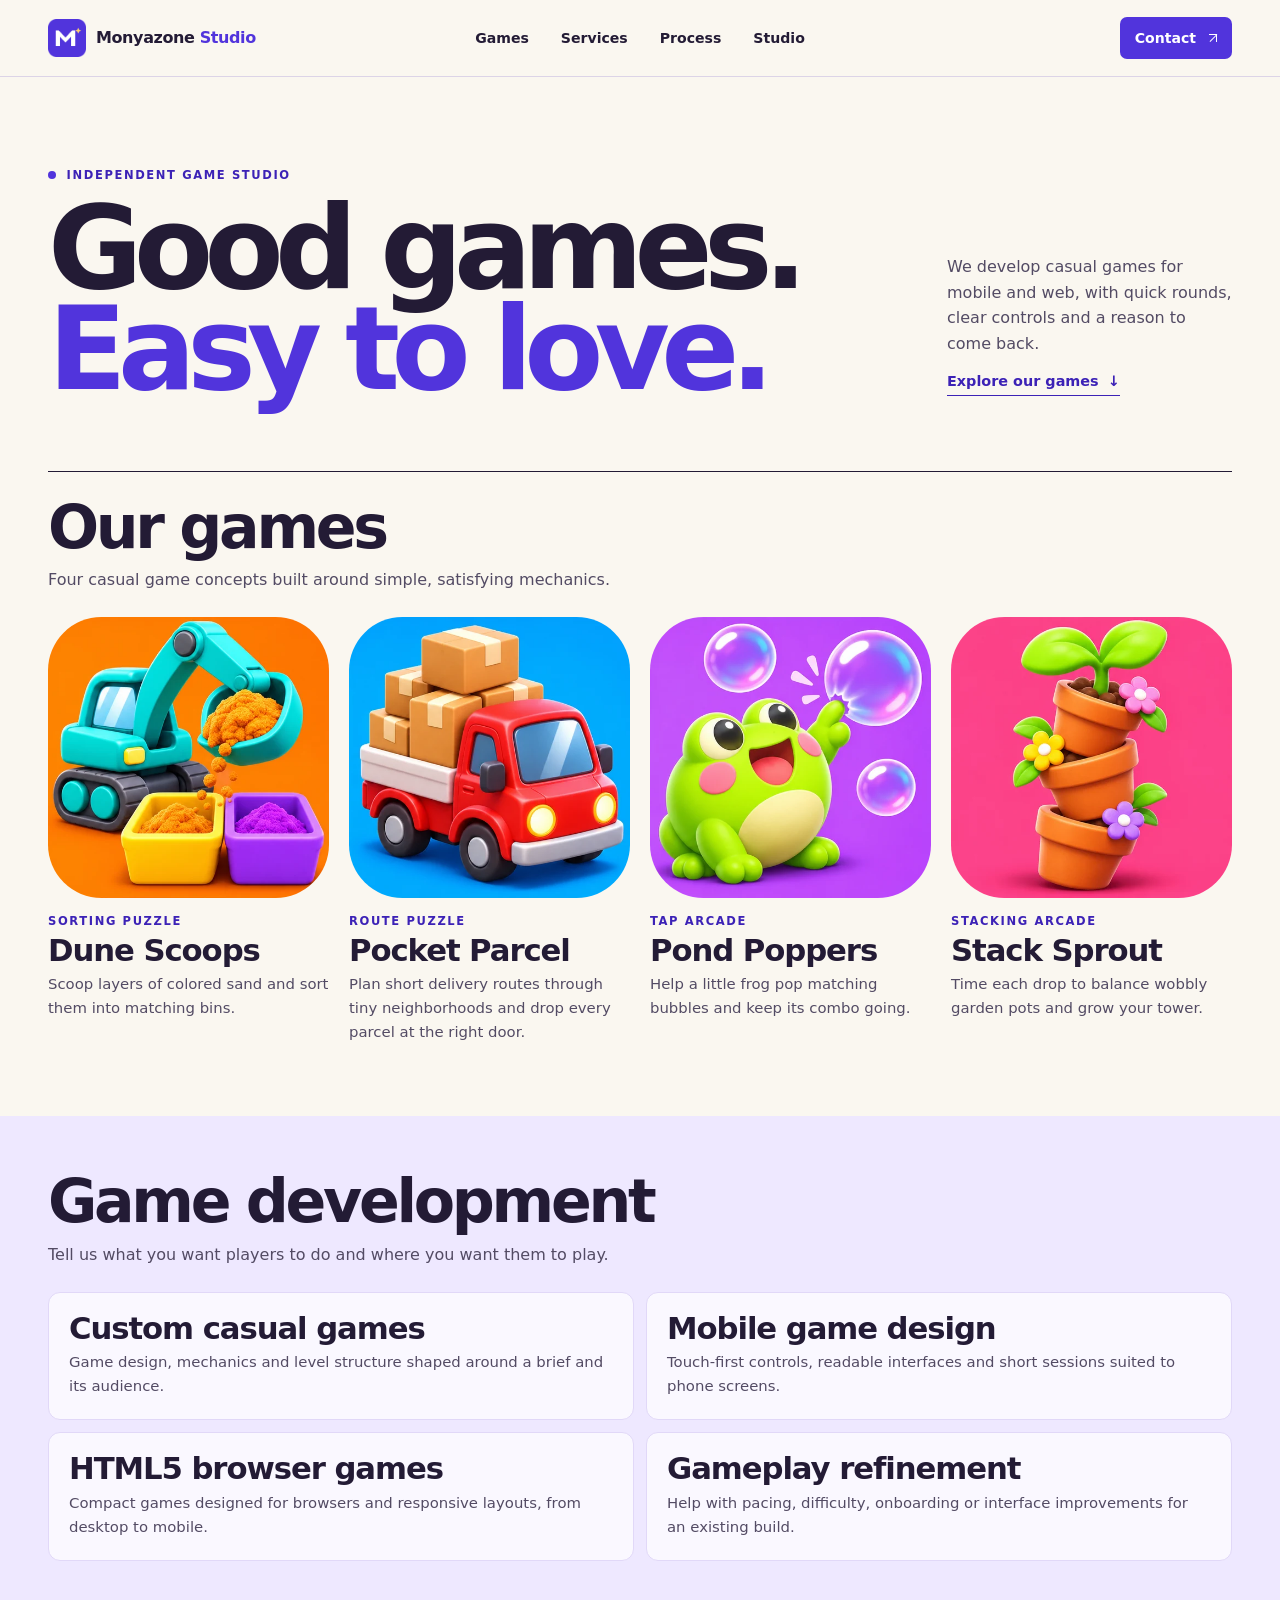
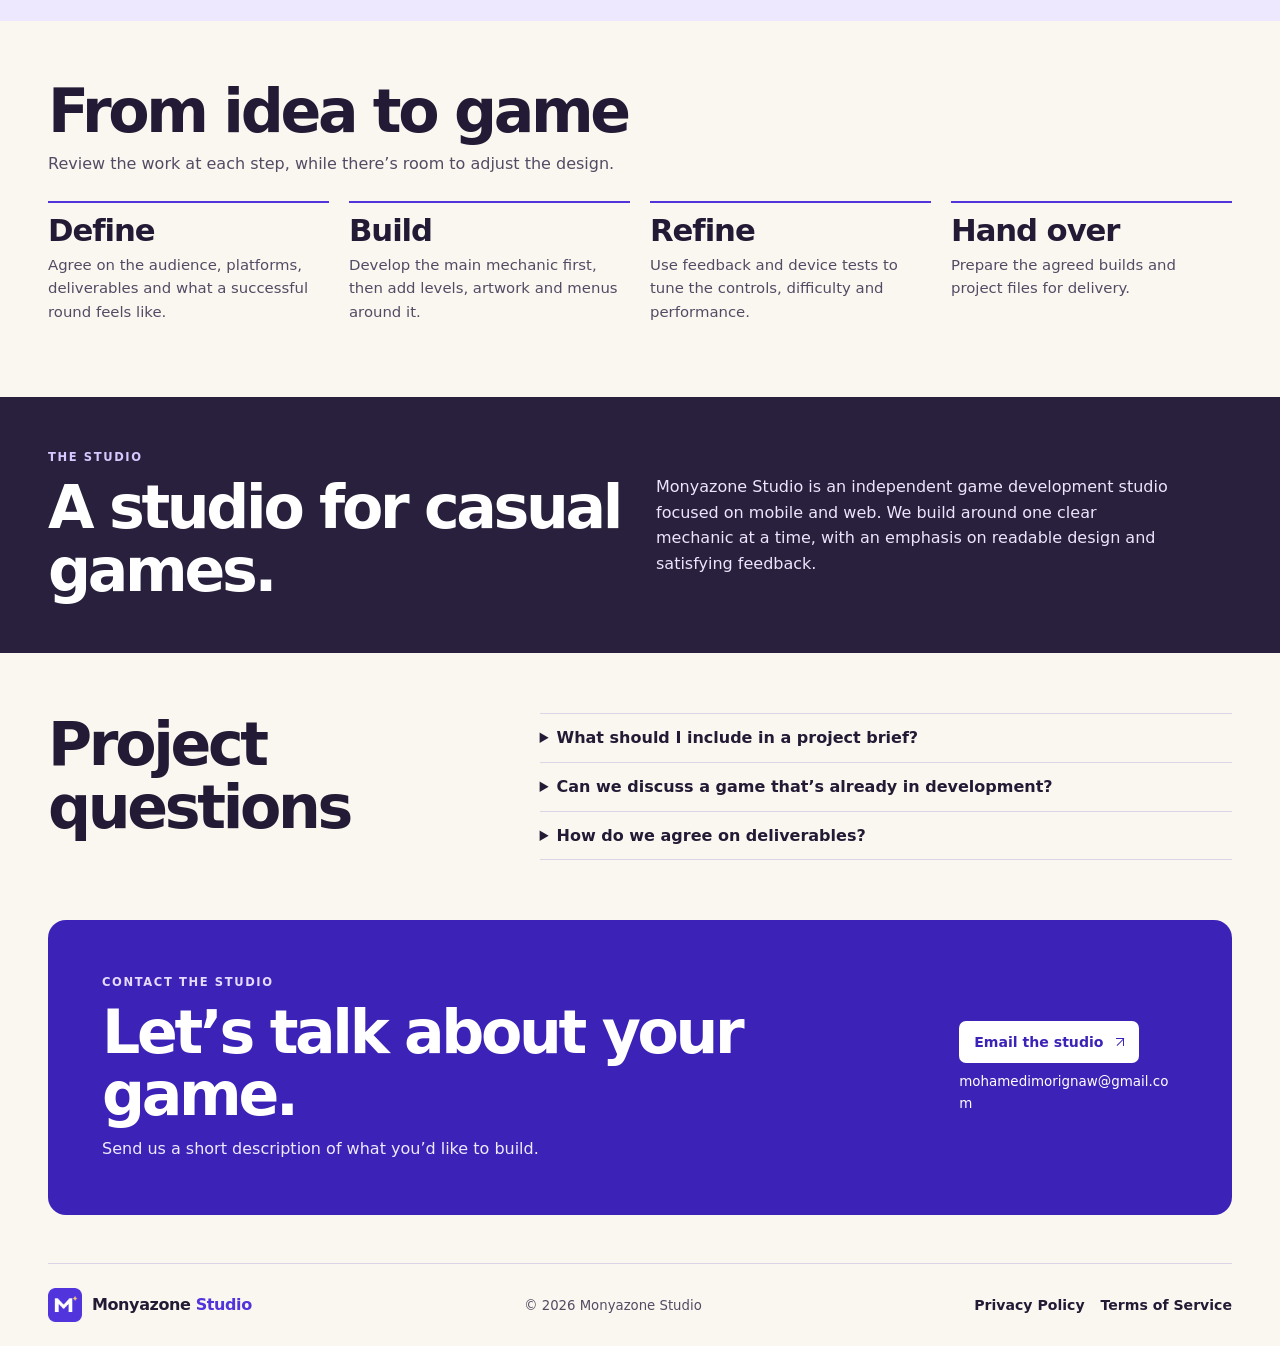
==== commit 28674d44: "Update index.html" ====
--- a/index.html
+++ b/index.html
@@ -8,6 +8,7 @@
   <meta name="theme-color" content="#faf7f0">
   <meta property="og:title" content="Monyazone Studio | Independent Casual Game Development">
   <meta property="og:description" content="A studio for casual games on mobile and web.">
+ <meta name="facebook-domain-verification" content="aptbj2brbmfy149lkk8pyf4sy43cbi" />
   <meta property="og:image" content="https://monyazone.github.io/assets/game-lineup.webp">
   <meta property="og:url" content="https://monyazone.github.io/">
   <link rel="canonical" href="https://monyazone.github.io/">
--- a/assets/site.css
+++ b/assets/site.css
@@ -0,0 +1,110 @@
+:root {
+  color-scheme:light;
+  --paper:#faf7f0;
+  --ink:#231b35;
+  --soft:#534b64;
+  --violet:#5134dc;
+  --dark-violet:#3c22b6;
+  --pale:#eee8ff;
+  --line:#dcd4e7;
+  --head:"Bricolage Grotesque","Trebuchet MS",system-ui,sans-serif;
+  --body:"Inter",system-ui,sans-serif;
+}
+* { box-sizing:border-box; }
+html { scroll-behavior:smooth; }
+body { margin:0; color:var(--ink); background:var(--paper); font:400 1rem/1.6 var(--body); }
+h1,h2,h3,p { margin:0; }
+h1,h2,h3 { font-family:var(--head); line-height:1.04; letter-spacing:-.055em; }
+h2 { font-size:clamp(2.15rem,4.7vw,4.25rem); }
+h3 { font-size:clamp(1.35rem,2.4vw,2rem); letter-spacing:-.035em; }
+a { color:inherit; text-decoration:none; }
+a:hover { color:var(--violet); }
+img { display:block; max-width:100%; }
+a:focus-visible,summary:focus-visible { outline:2px solid var(--violet); outline-offset:4px; }
+.wrap { width:min(100% - 96px,1200px); margin-inline:auto; }
+.skip { position:fixed; top:10px; left:10px; z-index:10; padding:8px 15px; transform:translateY(-180%); background:#fff; }
+.skip:focus { transform:none; }
+.site-header { border-bottom:1px solid var(--line); }
+.header-inner { min-height:76px; display:grid; grid-template-columns:1fr auto 1fr; align-items:center; gap:20px; }
+.brand { display:inline-flex; align-items:center; gap:10px; width:max-content; font:750 1rem/1 var(--head); letter-spacing:-.025em; }
+.brand strong { color:var(--violet); }
+nav { display:flex; align-items:center; gap:clamp(14px,2.5vw,34px); font-weight:600; font-size:.88rem; }
+.button { display:inline-flex; width:max-content; max-width:100%; align-items:center; justify-content:center; gap:13px; padding:9px 15px; min-height:42px; border-radius:7px; font-size:.88rem; font-weight:700; }
+.primary { color:#fff; background:var(--violet); }
+.primary:hover { background:var(--dark-violet); color:#fff; }
+.header-cta { justify-self:end; }
+.arrow { position:relative; flex:none; width:8px; height:8px; border-top:1px solid currentColor; border-right:1px solid currentColor; }
+.arrow::after { content:""; position:absolute; width:10px; height:1px; right:-1px; top:-1px; background:currentColor; transform:rotate(-45deg); transform-origin:right; }
+.hero { display:grid; grid-template-columns:minmax(0,1fr) minmax(230px,285px); align-items:end; gap:20px; padding-block:clamp(48px,7vw,92px) clamp(43px,6vw,70px); }
+.eyebrow { font-size:.72rem; font-weight:750; line-height:1.5; text-transform:uppercase; letter-spacing:.14em; color:var(--dark-violet); }
+.dot { width:8px; height:8px; margin-right:5px; display:inline-block; border-radius:50%; background:var(--violet); }
+.hero h1 { margin-block:14px 0; font-size:clamp(4rem,9vw,8.5rem); line-height:.88; letter-spacing:-.075em; }
+.hero em { color:var(--violet); font-style:normal; }
+.hero-aside { color:var(--soft); padding-bottom:5px; }
+.text-link { display:inline-flex; align-items:center; gap:9px; margin-top:13px; padding-bottom:2px; border-bottom:1px solid currentColor; color:var(--dark-violet); font-size:.9rem; font-weight:700; }
+.games,.process { padding-block:24px 72px; }
+.games { border-top:1px solid var(--ink); }
+.section-heading { margin-bottom:24px; }
+.section-heading p { color:var(--soft); max-width:56ch; margin-top:9px; }
+.game-grid,.services-grid,.process-list { display:grid; grid-template-columns:repeat(4,minmax(0,1fr)); gap:20px; }
+.game img { aspect-ratio:1; object-fit:cover; width:100%; height:auto; border-radius:19%; background:var(--pale); }
+.game .eyebrow { margin-top:15px; }
+.game h3 { margin-block:5px 6px; }
+.game > p:last-child,.services-grid p,.process-list p { color:var(--soft); font-size:.93rem; }
+.services { background:var(--pale); padding-block:54px 60px; }
+.services-grid { grid-template-columns:repeat(2,minmax(0,1fr)); gap:12px; }
+.services-grid article { padding:20px; background:#faf8ff; border:1px solid #e1d8f8; border-radius:12px; }
+.services-grid h3,.process-list h3 { margin-bottom:7px; }
+.process { padding-top:59px; }
+.process-list { margin:0; padding:0; list-style:none; }
+.process-list li { border-top:2px solid var(--violet); padding-top:12px; }
+.studio { background:#28203d; color:#fff; padding-block:52px; }
+.studio-inner { display:grid; grid-template-columns:1fr 1fr; gap:32px; align-items:center; }
+.studio .eyebrow { color:#d5c9ff; margin-bottom:10px; }
+.studio-inner > p { max-width:51ch; color:#ece5fc; }
+.faq { display:grid; grid-template-columns:minmax(0,.8fr) minmax(0,1.2fr); gap:30px; padding-block:60px; }
+details { border-top:1px solid var(--line); }
+details:last-child { border-bottom:1px solid var(--line); }
+summary { cursor:pointer; padding:11px 0; font-weight:700; }
+details p { color:var(--soft); padding-bottom:12px; }
+.contact { padding-bottom:48px; }
+.contact-panel { display:flex; align-items:center; justify-content:space-between; gap:20px; padding:clamp(24px,5vw,54px); border-radius:18px; color:#fff; background:var(--dark-violet); }
+.contact-panel .eyebrow { color:#e5dbff; margin-bottom:9px; }
+.contact-panel p:last-child { color:#f0eaff; margin-top:10px; }
+.contact-action { display:grid; justify-items:start; gap:8px; }
+.contact-address { color:#fff; overflow-wrap:anywhere; font-size:.84rem; }
+.contact-panel a:focus-visible { outline-color:#fff; }
+.contact-address:hover { color:#fff; text-decoration:underline; }
+.light { color:var(--dark-violet); background:#fff; }
+.light:hover { color:var(--dark-violet); background:var(--pale); }
+.footer { display:flex; align-items:center; justify-content:space-between; gap:20px; min-height:83px; padding-block:18px; border-top:1px solid var(--line); }
+.footer p { font-size:.83rem; color:var(--soft); }
+.footer nav { gap:16px; }
+.legal { max-width:760px; padding-block:36px 65px; min-height:65vh; }
+.legal h1 { font-size:clamp(2.8rem,7vw,5rem); margin:20px 0 10px; }
+.legal h2 { font-size:1.55rem; margin:25px 0 7px; letter-spacing:-.035em; }
+.legal p { color:var(--soft); }
+.legal p a { color:var(--dark-violet); text-decoration:underline; overflow-wrap:anywhere; }
+@media (max-width:950px) {
+  .wrap { width:calc(100% - 56px); }
+  .hero h1 { font-size:clamp(3.65rem,9.4vw,5.4rem); }
+}
+@media (max-width:740px) {
+  .wrap { width:calc(100% - 36px); }
+  .header-inner { grid-template-columns:1fr auto; gap:9px; padding-block:10px; }
+  .header-inner nav { grid-row:2; grid-column:1/-1; flex-wrap:wrap; }
+  .header-cta { grid-row:1; grid-column:2; min-height:36px; padding:7px 10px; }
+  .hero,.studio-inner,.faq { grid-template-columns:1fr; gap:17px; }
+  .hero h1 { font-size:clamp(3.1rem,12vw,5.5rem); }
+  .hero-aside { max-width:38ch; }
+  .game-grid,.process-list { grid-template-columns:repeat(2,minmax(0,1fr)); row-gap:26px; }
+  .contact-panel,.footer { flex-direction:column; align-items:flex-start; }
+}
+@media (max-width:390px) {
+  .brand { gap:6px; font-size:.93rem; }
+  .brand img { width:32px; height:32px; }
+  .services-grid { grid-template-columns:1fr; }
+  .game-grid { gap:16px; }
+  .game .eyebrow { letter-spacing:.07em; }
+}
+@media (prefers-reduced-motion:reduce) { html { scroll-behavior:auto; } }
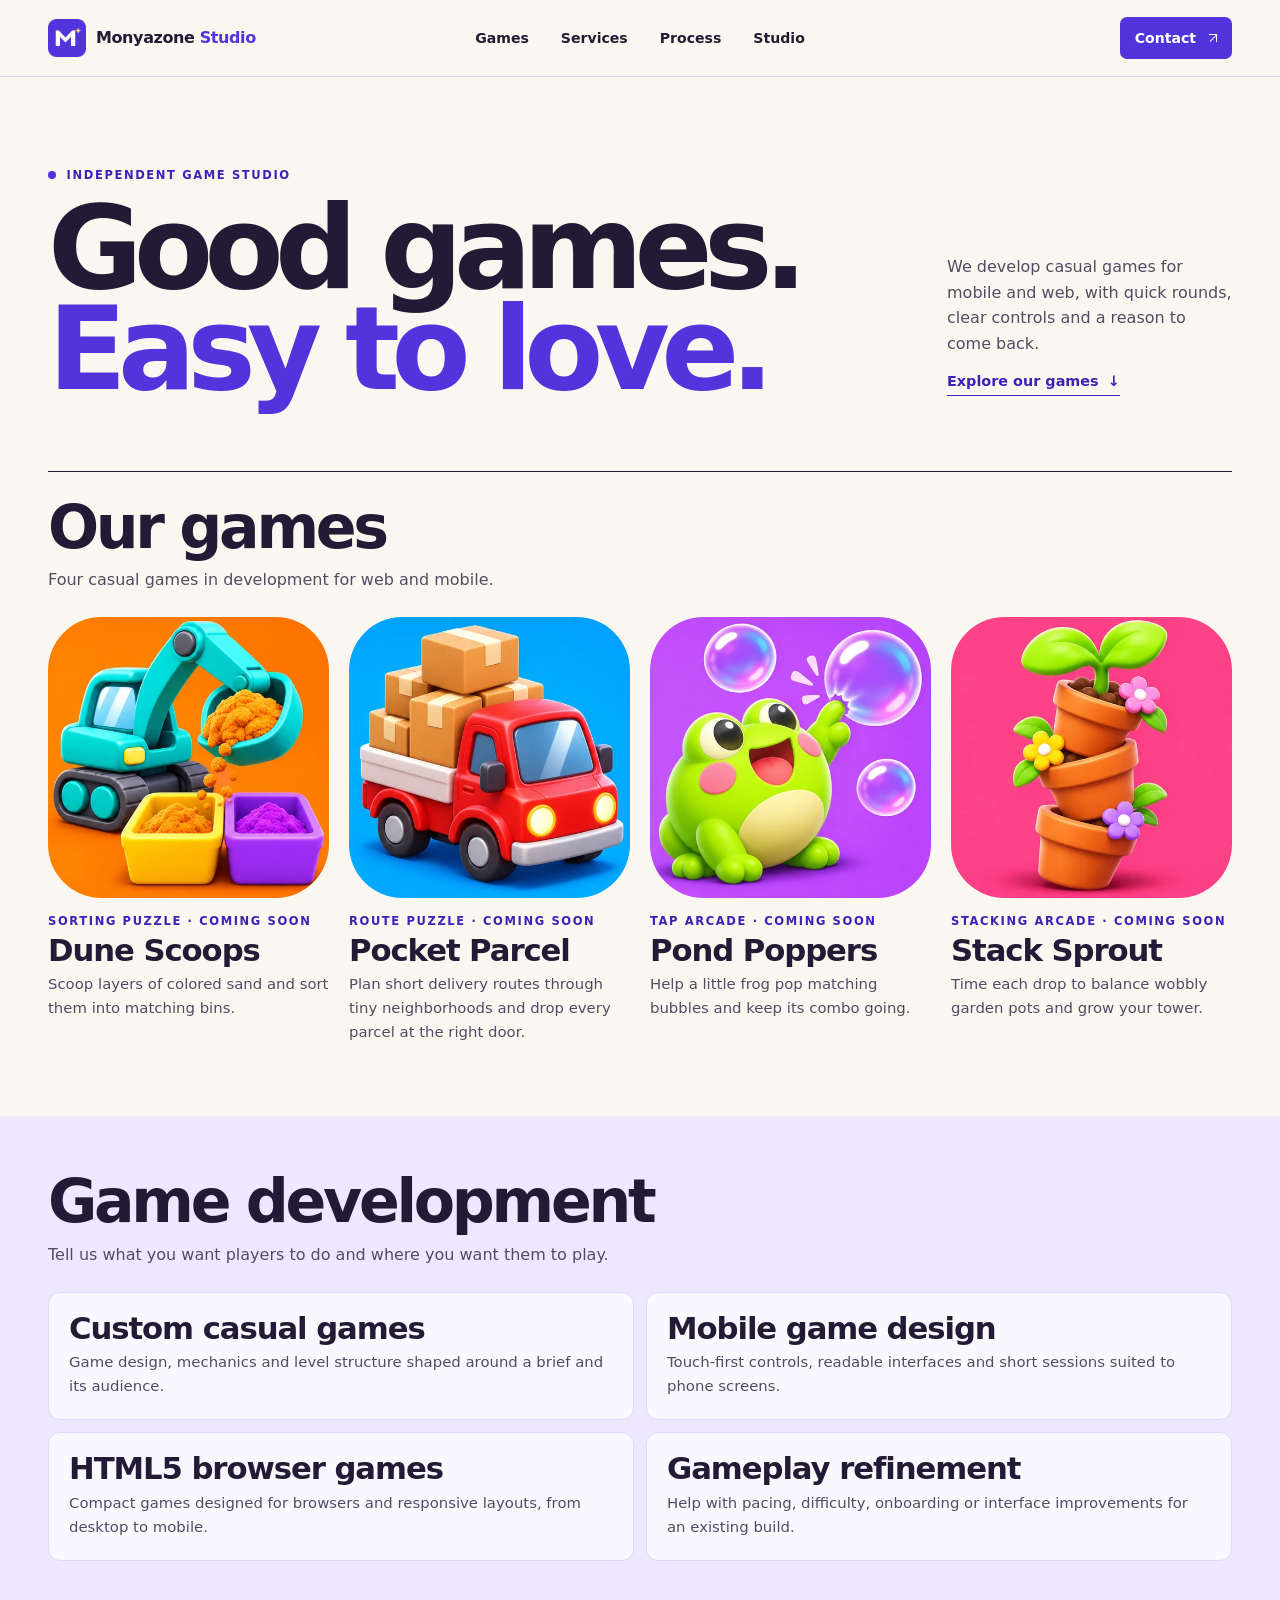
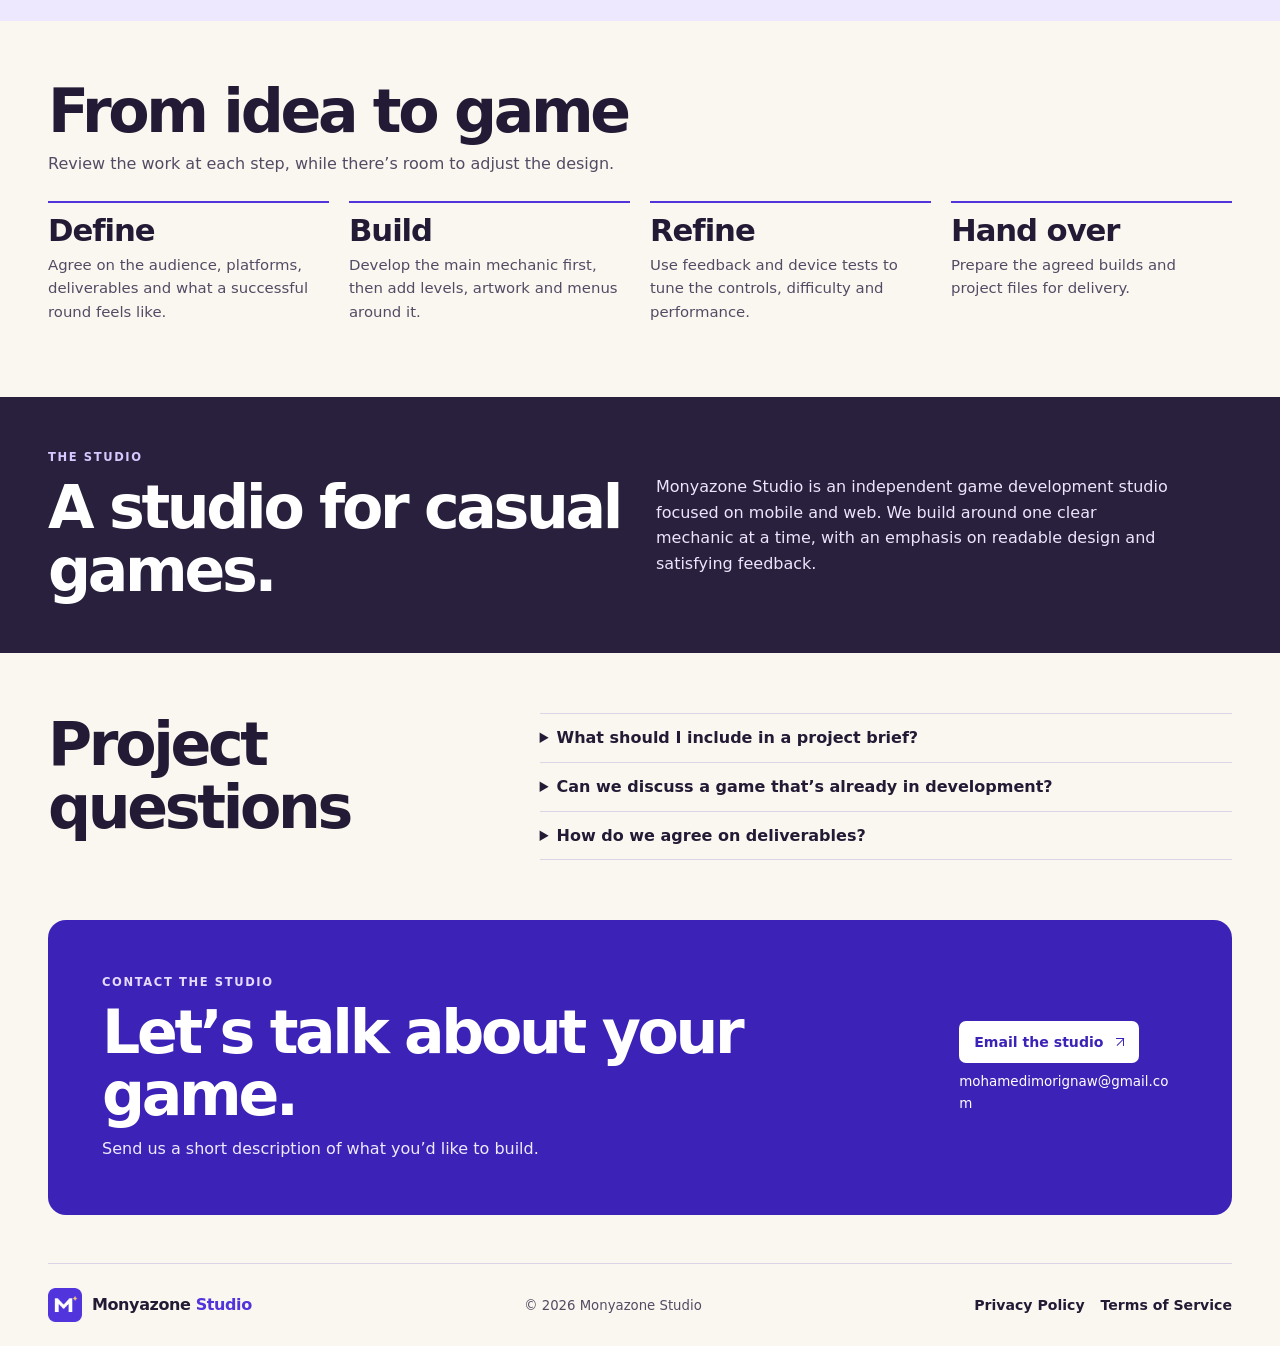
==== commit 3d1bcc80: "Update game descriptions and add 'Coming Soon' tag" ====
--- a/index.html
+++ b/index.html
@@ -40,27 +40,27 @@
     <section class="wrap games" id="projects" aria-labelledby="games-title">
       <div class="section-heading">
         <h2 id="games-title">Our games</h2>
-        <p>Four casual game concepts built around simple, satisfying mechanics.</p>
+        <p>Four casual games in development for web and mobile.</p>
       </div>
       <div class="game-grid">
         <article class="game">
           <img src="assets/dune-scoops.webp" width="512" height="512" alt="A turquoise scoop lifting orange sand">
-          <p class="eyebrow">Sorting puzzle</p><h3>Dune Scoops</h3>
+          <p class="eyebrow">Sorting puzzle · Coming Soon</p><h3>Dune Scoops</h3>
           <p>Scoop layers of colored sand and sort them into matching bins.</p>
         </article>
         <article class="game">
           <img src="assets/pocket-parcel.webp" width="512" height="512" alt="A red delivery truck carrying cardboard boxes">
-          <p class="eyebrow">Route puzzle</p><h3>Pocket Parcel</h3>
+          <p class="eyebrow">Route puzzle · Coming Soon</p><h3>Pocket Parcel</h3>
           <p>Plan short delivery routes through tiny neighborhoods and drop every parcel at the right door.</p>
         </article>
         <article class="game">
           <img src="assets/pond-poppers.webp" width="512" height="512" alt="A green frog reaching for floating bubbles">
-          <p class="eyebrow">Tap arcade</p><h3>Pond Poppers</h3>
+          <p class="eyebrow">Tap arcade · Coming Soon</p><h3>Pond Poppers</h3>
           <p>Help a little frog pop matching bubbles and keep its combo going.</p>
         </article>
         <article class="game">
           <img src="assets/stack-sprout.webp" width="512" height="512" alt="A stack of terracotta flower pots topped with a seedling">
-          <p class="eyebrow">Stacking arcade</p><h3>Stack Sprout</h3>
+          <p class="eyebrow">Stacking arcade · Coming Soon</p><h3>Stack Sprout</h3>
           <p>Time each drop to balance wobbly garden pots and grow your tower.</p>
         </article>
       </div>
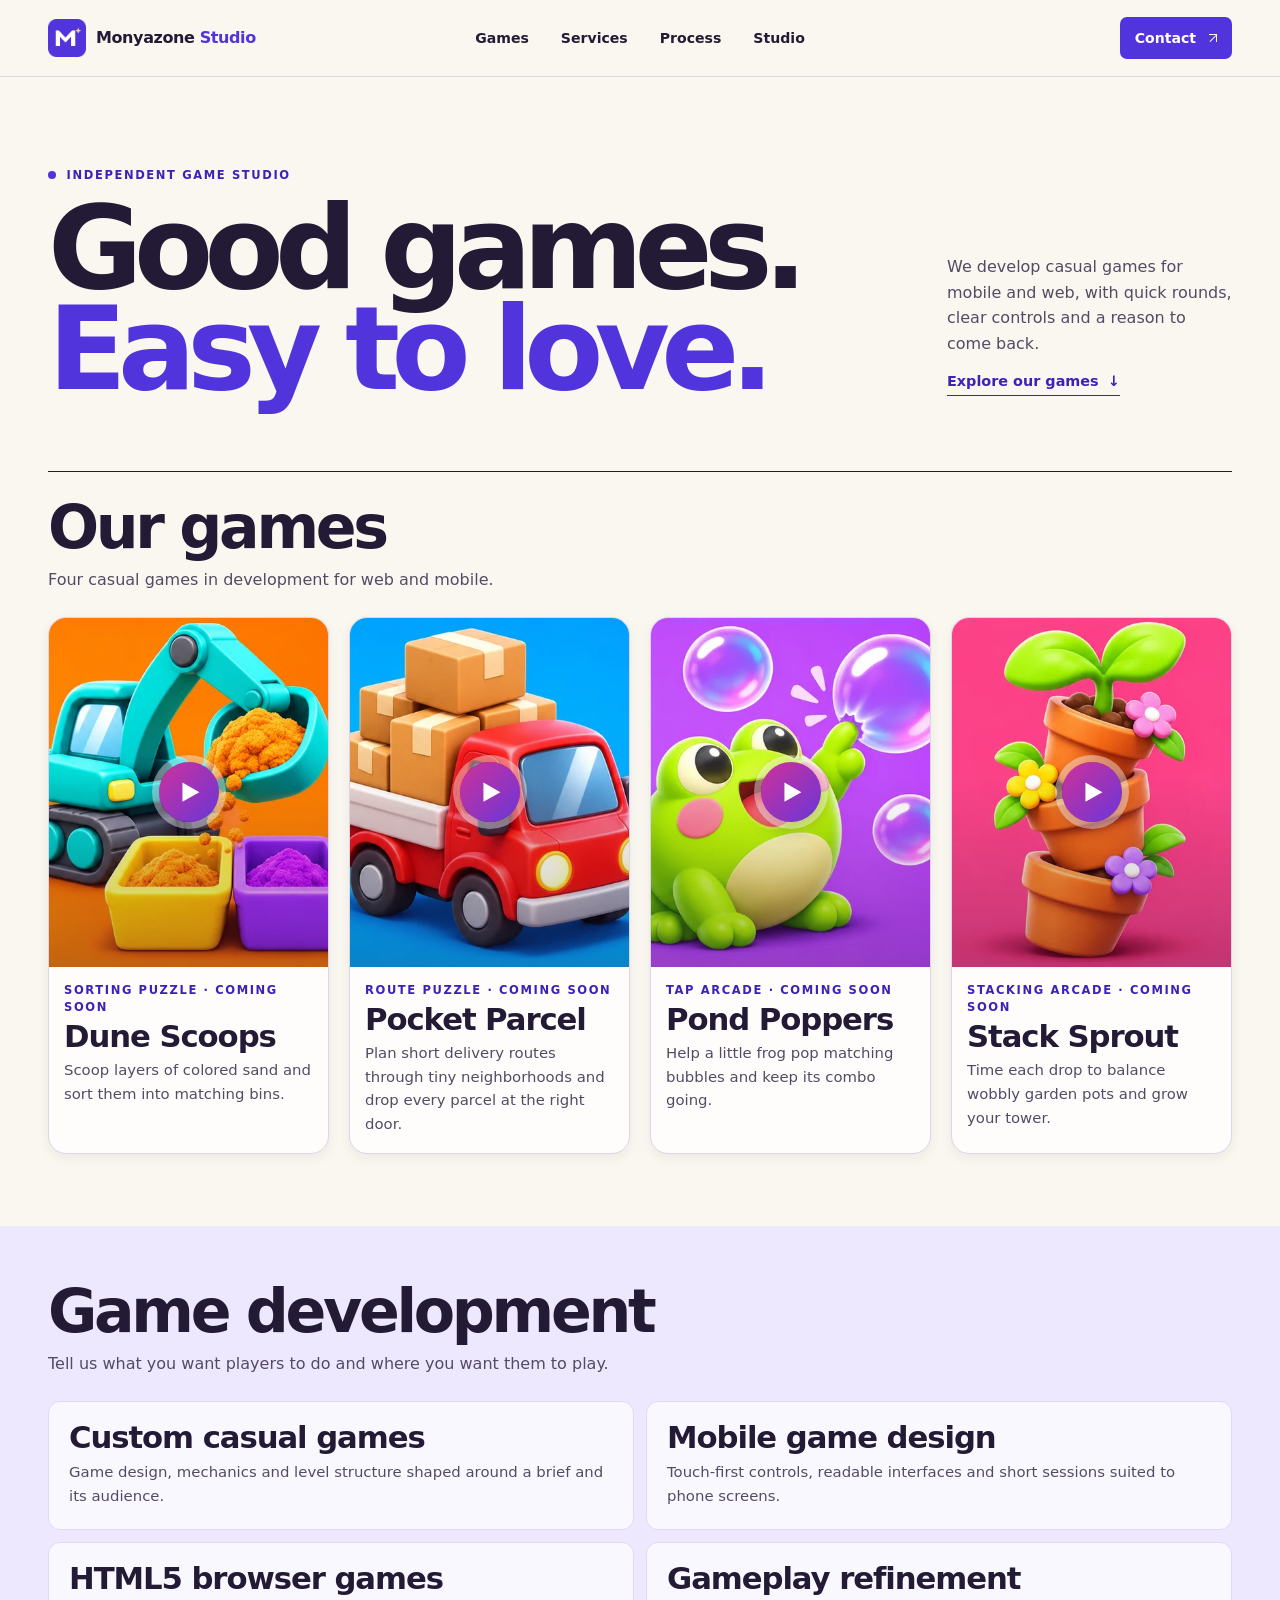
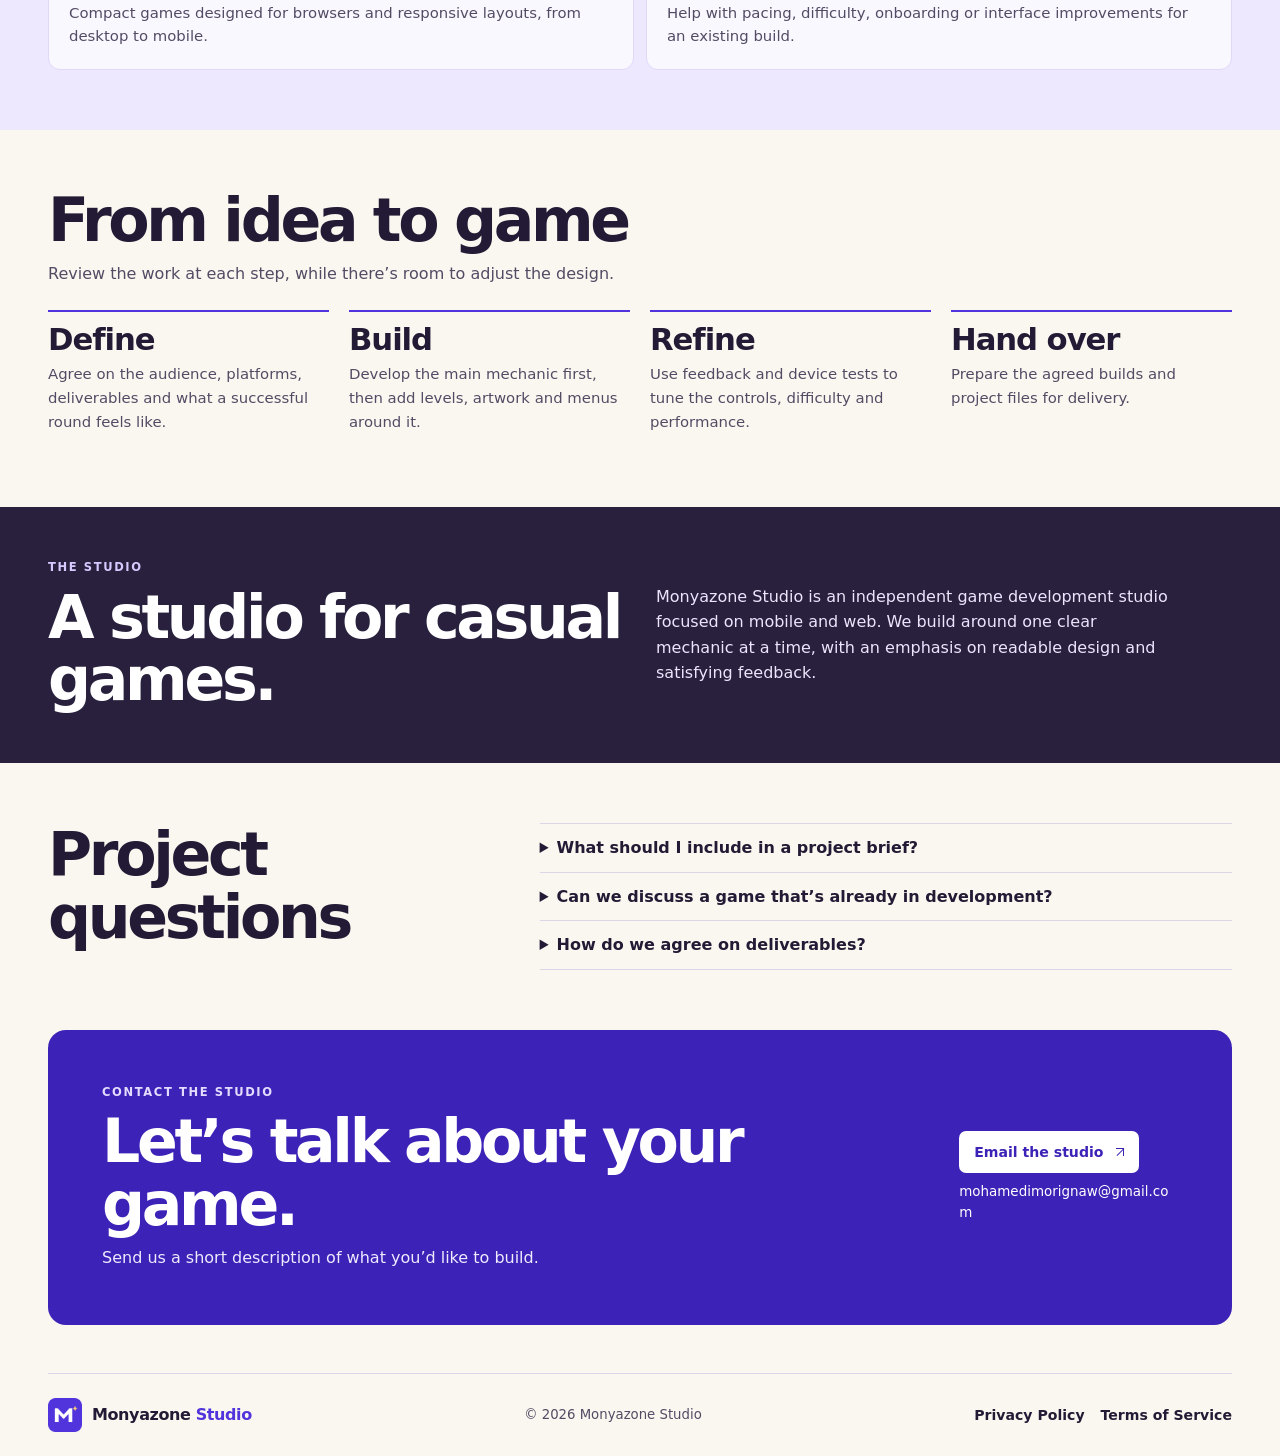
==== commit e130f252: "Implement game preview styles and dialog Added styles for game previews and dialog functionality." ====
--- a/index.html
+++ b/index.html
@@ -14,6 +14,96 @@
   <link rel="canonical" href="https://monyazone.github.io/">
   <link rel="icon" href="assets/monyazone-mark.png" type="image/png">
   <link rel="stylesheet" href="assets/site.css">
+  <style>
+    .game {
+      overflow: hidden;
+      border: 1px solid var(--line);
+      border-radius: 18px;
+      background: #fffdfb;
+      box-shadow: 0 4px 12px #231b3510;
+    }
+    .game > :is(.eyebrow, h3, p:last-child) { margin-inline: 15px; }
+    .game > p:last-child { margin-bottom: 16px; }
+    .game-preview {
+      position: relative;
+      display: grid;
+      place-items: center;
+      width: 100%;
+      padding: 0;
+      border: 0;
+      cursor: pointer;
+      aspect-ratio: 4 / 5;
+      overflow: hidden;
+      background: var(--pale);
+    }
+    .game .game-preview img {
+      position: absolute;
+      inset: 0;
+      height: 100%;
+      border-radius: 0;
+    }
+    .game-preview::before {
+      position: absolute;
+      inset: 0;
+      z-index: 1;
+      background: linear-gradient(transparent 45%, #1b123441);
+      content: "";
+    }
+    .preview-play {
+      position: relative;
+      z-index: 2;
+      display: grid;
+      place-items: center;
+      width: clamp(42px, 5vw, 60px);
+      aspect-ratio: 1;
+      border-radius: 50%;
+      background: linear-gradient(135deg, #cf319a, #6936d9);
+      box-shadow: 0 0 0 7px #ffffff66, 0 4px 18px #25064a66;
+    }
+    .preview-play::after {
+      width: 34%;
+      aspect-ratio: 1;
+      margin-left: 5%;
+      background: white;
+      clip-path: polygon(13% 3%, 96% 50%, 13% 97%);
+      content: "";
+    }
+    .game-preview:is(:hover, :focus-visible) .preview-play {
+      box-shadow: 0 0 0 9px #ffffff99, 0 4px 18px #25064a66;
+    }
+    .game-preview:focus-visible { outline: 3px solid var(--violet); outline-offset: -4px; }
+    .preview-dialog {
+      box-sizing: border-box;
+      width: min(29rem, calc(100vw - 24px));
+      max-height: calc(100dvh - 24px);
+      padding: 14px;
+      color: var(--ink);
+      border: 1px solid var(--line);
+      border-radius: 16px;
+      background: #fffdfb;
+    }
+    .preview-dialog::backdrop { background: #171022d9; }
+    body:has(.preview-dialog[open]) { overflow: hidden; }
+    .preview-heading {
+      display: flex;
+      align-items: center;
+      justify-content: space-between;
+      gap: 12px;
+      margin-bottom: 10px;
+    }
+    .preview-heading h2 { font-size: clamp(1.1rem, 4vw, 1.6rem); }
+    .preview-heading button { border: 0; cursor: pointer; }
+    .preview-dialog video {
+      display: block;
+      width: 100%;
+      height: min(72dvh, 36rem);
+      object-fit: contain;
+      border-radius: 9px;
+      background: #171022;
+    }
+    .preview-dialog video[hidden] { display: none; }
+    .preview-status { margin-top: 10px; color: var(--soft); }
+  </style>
 </head>
 <body>
   <a class="skip" href="#main">Skip to content</a>
@@ -44,22 +134,34 @@
       </div>
       <div class="game-grid">
         <article class="game">
-          <img src="assets/dune-scoops.webp" width="512" height="512" alt="A turquoise scoop lifting orange sand">
+          <button class="game-preview" type="button" data-preview="dune-scoops" aria-haspopup="dialog" aria-label="Dune Scoops gameplay preview">
+            <img src="assets/dune-scoops.webp" width="512" height="512" alt="A turquoise scoop lifting orange sand">
+            <span class="preview-play" aria-hidden="true"></span>
+          </button>
           <p class="eyebrow">Sorting puzzle · Coming Soon</p><h3>Dune Scoops</h3>
           <p>Scoop layers of colored sand and sort them into matching bins.</p>
         </article>
         <article class="game">
-          <img src="assets/pocket-parcel.webp" width="512" height="512" alt="A red delivery truck carrying cardboard boxes">
+          <button class="game-preview" type="button" data-preview="pocket-parcel" aria-haspopup="dialog" aria-label="Pocket Parcel gameplay preview">
+            <img src="assets/pocket-parcel.webp" width="512" height="512" alt="A red delivery truck carrying cardboard boxes">
+            <span class="preview-play" aria-hidden="true"></span>
+          </button>
           <p class="eyebrow">Route puzzle · Coming Soon</p><h3>Pocket Parcel</h3>
           <p>Plan short delivery routes through tiny neighborhoods and drop every parcel at the right door.</p>
         </article>
         <article class="game">
-          <img src="assets/pond-poppers.webp" width="512" height="512" alt="A green frog reaching for floating bubbles">
+          <button class="game-preview" type="button" data-preview="pond-poppers" aria-haspopup="dialog" aria-label="Pond Poppers gameplay preview">
+            <img src="assets/pond-poppers.webp" width="512" height="512" alt="A green frog reaching for floating bubbles">
+            <span class="preview-play" aria-hidden="true"></span>
+          </button>
           <p class="eyebrow">Tap arcade · Coming Soon</p><h3>Pond Poppers</h3>
           <p>Help a little frog pop matching bubbles and keep its combo going.</p>
         </article>
         <article class="game">
-          <img src="assets/stack-sprout.webp" width="512" height="512" alt="A stack of terracotta flower pots topped with a seedling">
+          <button class="game-preview" type="button" data-preview="stack-sprout" aria-haspopup="dialog" aria-label="Stack Sprout gameplay preview">
+            <img src="assets/stack-sprout.webp" width="512" height="512" alt="A stack of terracotta flower pots topped with a seedling">
+            <span class="preview-play" aria-hidden="true"></span>
+          </button>
           <p class="eyebrow">Stacking arcade · Coming Soon</p><h3>Stack Sprout</h3>
           <p>Time each drop to balance wobbly garden pots and grow your tower.</p>
         </article>
@@ -117,5 +219,78 @@
     <p>© 2026 Monyazone Studio</p>
     <nav aria-label="Legal"><a href="privacy.html">Privacy Policy</a><a href="terms.html">Terms of Service</a></nav>
   </footer>
+  <dialog class="preview-dialog" id="game-preview-dialog" aria-labelledby="preview-title">
+    <div class="preview-heading">
+      <h2 id="preview-title">Gameplay preview</h2>
+      <form method="dialog"><button class="button primary" autofocus>Close</button></form>
+    </div>
+    <video controls playsinline preload="none" aria-labelledby="preview-title" hidden></video>
+    <p class="preview-status" role="status" hidden></p>
+  </dialog>
+  <script>
+    const previewDialog = document.querySelector("#game-preview-dialog");
+    const previewTitle = previewDialog.querySelector("h2");
+    const previewVideo = previewDialog.querySelector("video");
+    const previewStatus = previewDialog.querySelector(".preview-status");
+    let previewMedia;
+    let activeRequest = 0;
+    let videoURL;
+
+    function showStatus(message) {
+      previewStatus.textContent = message;
+      previewStatus.hidden = !message;
+    }
+
+    function loadPreviewMedia() {
+      previewMedia ??= fetch("assets/game-preview-media.json").then((response) => {
+        if (!response.ok) throw new Error("Preview media is unavailable");
+        return response.json();
+      }).catch((error) => {
+        previewMedia = undefined;
+        throw error;
+      });
+      return previewMedia;
+    }
+
+    document.querySelectorAll(".game-preview").forEach((button) => {
+      button.addEventListener("click", async () => {
+        const request = ++activeRequest;
+        previewTitle.textContent = button.getAttribute("aria-label");
+        previewVideo.hidden = true;
+        showStatus("Loading preview…");
+        previewDialog.showModal();
+
+        try {
+          const media = await loadPreviewMedia();
+          if (request !== activeRequest || !previewDialog.open) return;
+          const clip = media[button.dataset.preview];
+          const bytes = Uint8Array.from(atob(clip.join("")), (character) => character.charCodeAt(0));
+          videoURL = URL.createObjectURL(new Blob([bytes], { type: "video/mp4" }));
+          previewVideo.src = videoURL;
+          previewVideo.muted = true;
+          previewVideo.hidden = false;
+          showStatus("");
+          previewVideo.play().catch(() => {
+            // Native controls are still available if autoplay is blocked.
+          });
+        } catch {
+          if (request === activeRequest && previewDialog.open) {
+            showStatus("This preview could not be loaded. Close it and try again.");
+          }
+        }
+      });
+    });
+    previewVideo.addEventListener("error", () => {
+      if (previewDialog.open && videoURL) showStatus("This preview could not be played.");
+    });
+    previewDialog.addEventListener("close", () => {
+      ++activeRequest;
+      previewVideo.pause();
+      previewVideo.removeAttribute("src");
+      previewVideo.load();
+      if (videoURL) URL.revokeObjectURL(videoURL);
+      videoURL = undefined;
+    });
+  </script>
 </body>
 </html>
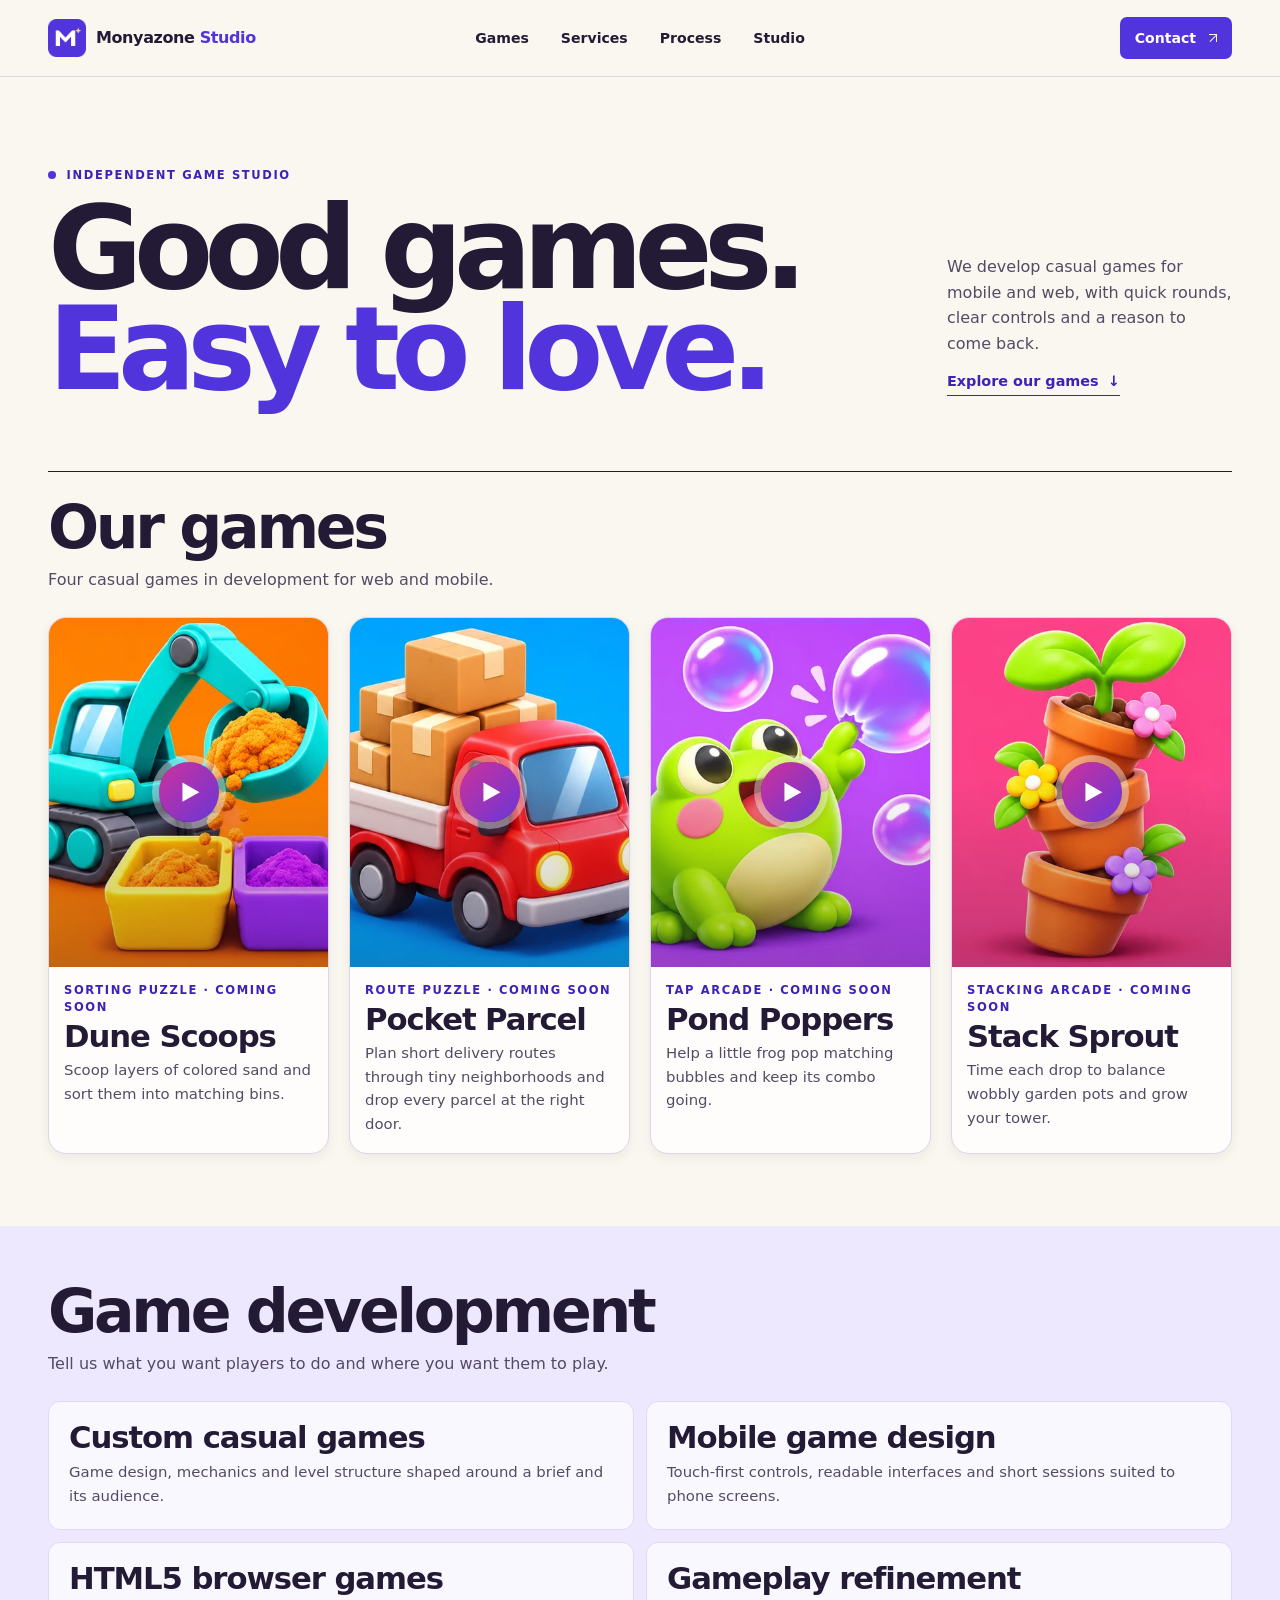
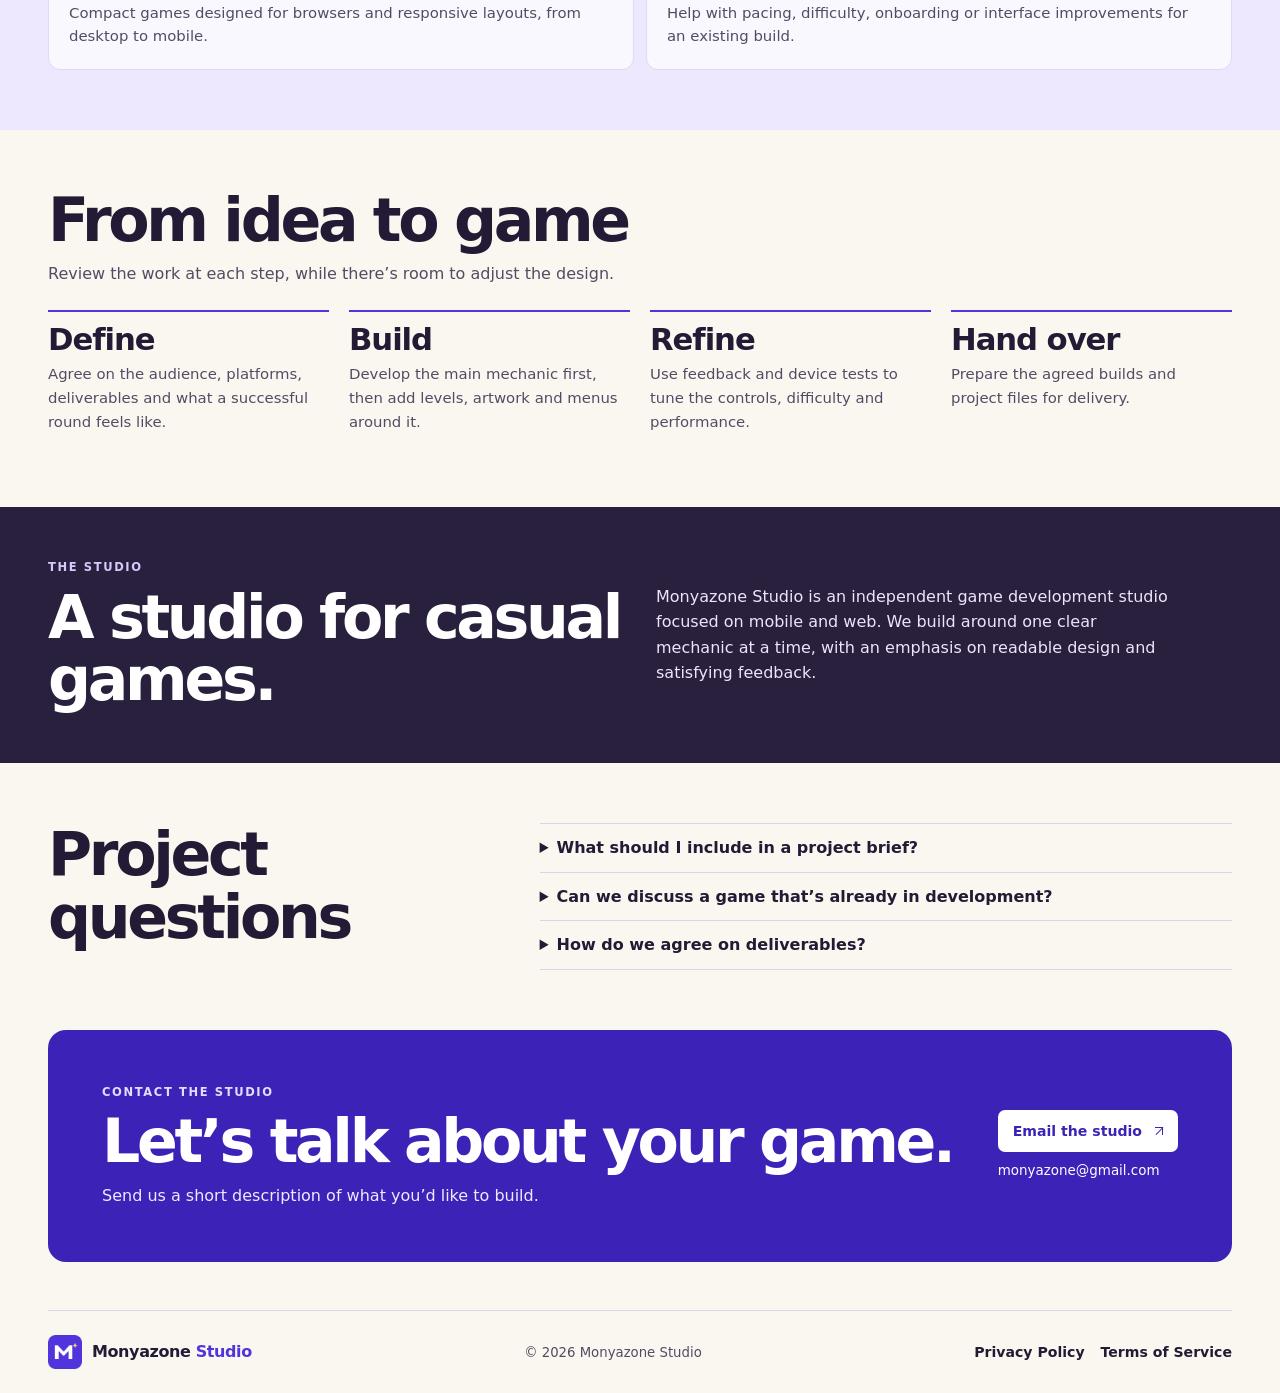
==== commit b8ba60d5: "Update contact email addresses in index.html" ====
--- a/index.html
+++ b/index.html
@@ -208,8 +208,8 @@
       <div class="contact-panel">
         <div><p class="eyebrow">Contact the studio</p><h2 id="contact-title">Let’s talk about your game.</h2><p>Send us a short description of what you’d like to build.</p></div>
         <div class="contact-action">
-          <a class="button light" href="mailto:mohamedimorignaw@gmail.com">Email the studio <span class="arrow" aria-hidden="true"></span></a>
-          <a class="contact-address" href="mailto:mohamedimorignaw@gmail.com">mohamedimorignaw@gmail.com</a>
+          <a class="button light" href="mailto:monyazone@gmail.com">Email the studio <span class="arrow" aria-hidden="true"></span></a>
+          <a class="contact-address" href="mailto:monyazone@gmail.com">monyazone@gmail.com</a>
         </div>
       </div>
     </section>
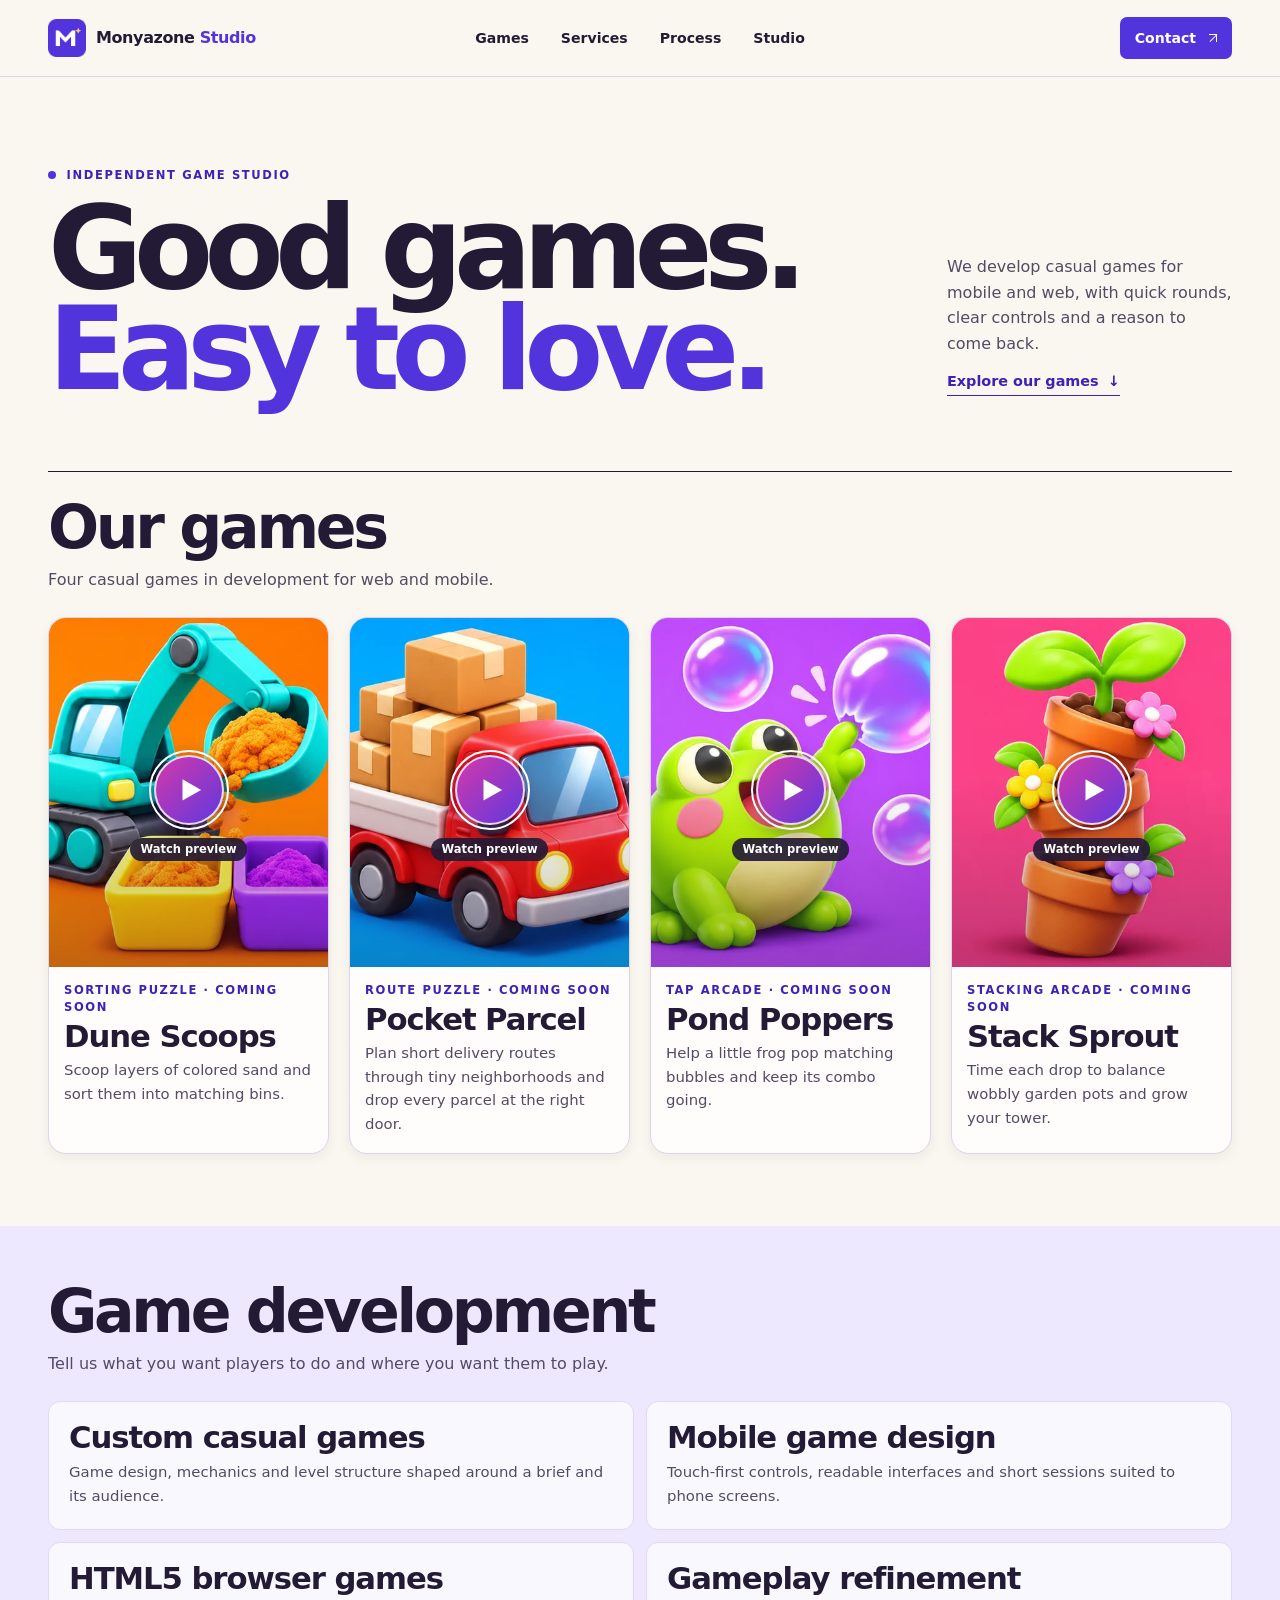
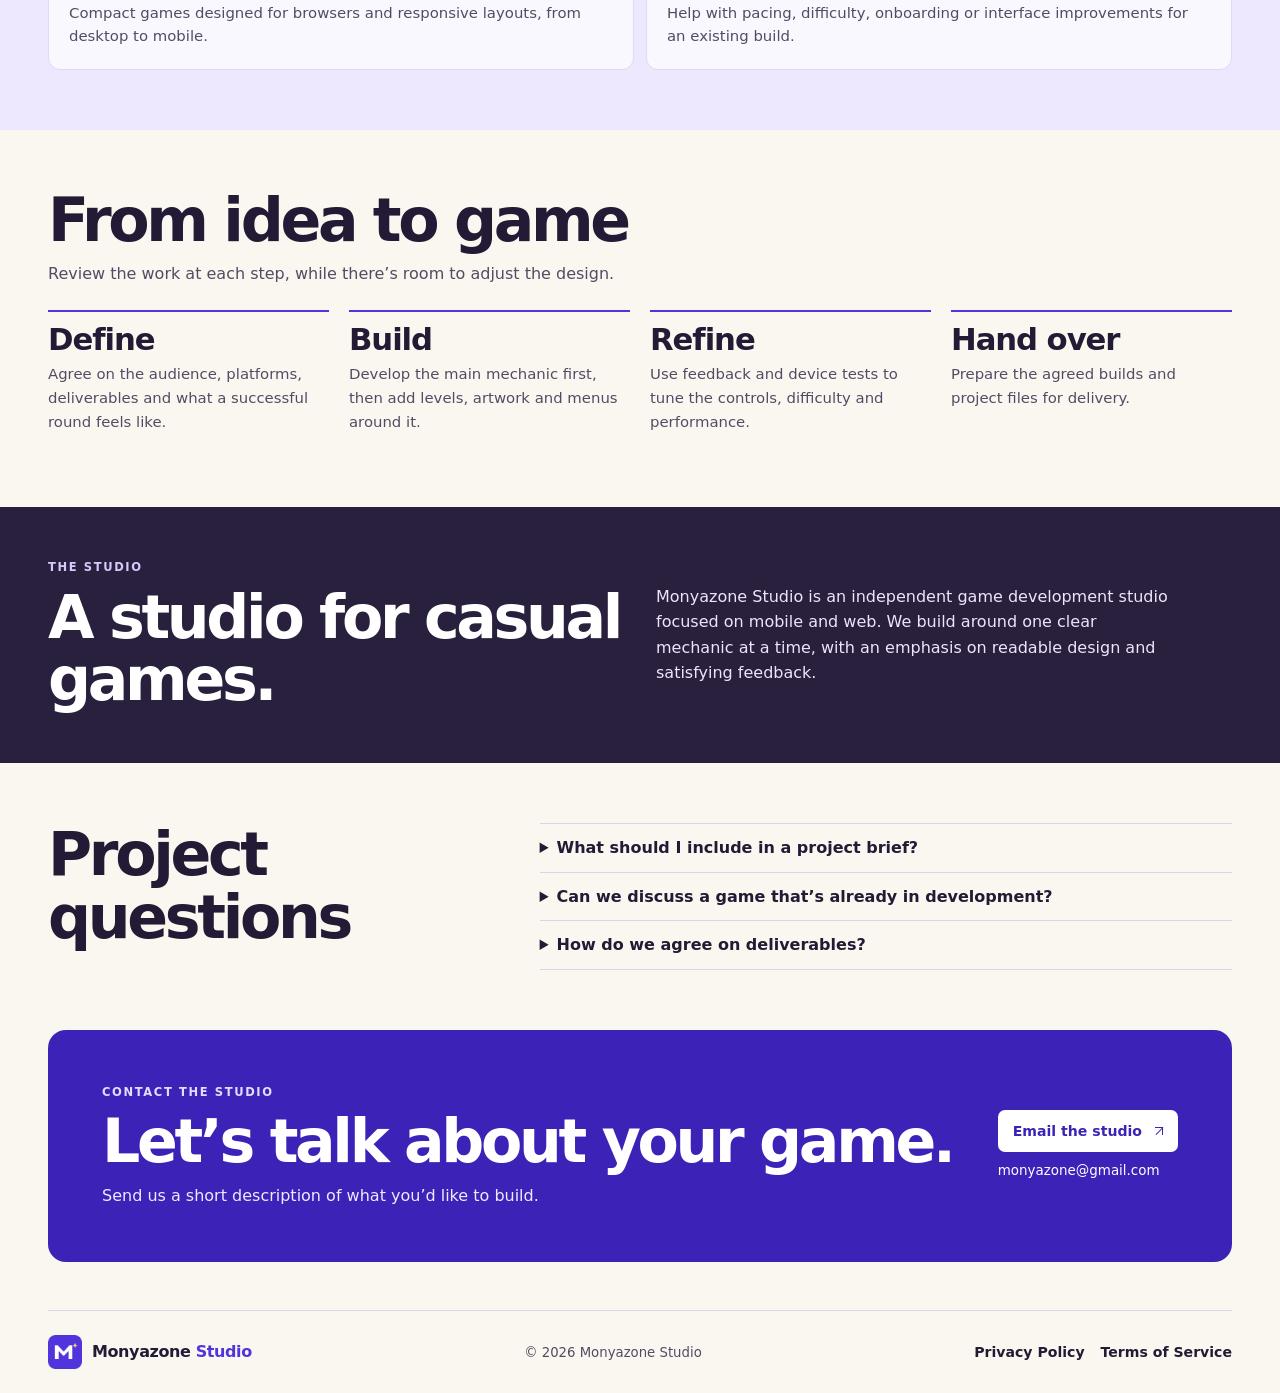
==== commit c2352ec9: "Improve game preview layout and styles Refactor game preview styles and update HTML structure for be" ====
--- a/index.html
+++ b/index.html
@@ -49,60 +49,120 @@
       background: linear-gradient(transparent 45%, #1b123441);
       content: "";
     }
-    .preview-play {
+    .preview-action {
       position: relative;
       z-index: 2;
       display: grid;
+      justify-items: center;
+      gap: 13px;
+      margin-top: 32px;
+    }
+    .preview-play {
+      position: relative;
+      display: grid;
       place-items: center;
-      width: clamp(42px, 5vw, 60px);
+      width: clamp(48px, 6vw, 70px);
       aspect-ratio: 1;
+      border: 2px solid #ffffffc9;
       border-radius: 50%;
-      background: linear-gradient(135deg, #cf319a, #6936d9);
-      box-shadow: 0 0 0 7px #ffffff66, 0 4px 18px #25064a66;
-    }
+      background: linear-gradient(135deg, #d438aa, #6038df);
+      box-shadow: 0 5px 22px #25064a88;
+      transition: transform 180ms ease;
+    }
+    .preview-play::before {
+      position: absolute;
+      inset: -7px;
+      border: 2px solid #fff;
+      border-radius: inherit;
+      content: "";
+      animation: preview-pulse 2.6s ease-out infinite;
+    }
+    .game:nth-child(even) .preview-play::before { animation-delay: -1.3s; }
     .preview-play::after {
       width: 34%;
       aspect-ratio: 1;
-      margin-left: 5%;
+      margin-left: 7%;
       background: white;
       clip-path: polygon(13% 3%, 96% 50%, 13% 97%);
       content: "";
     }
-    .game-preview:is(:hover, :focus-visible) .preview-play {
-      box-shadow: 0 0 0 9px #ffffff99, 0 4px 18px #25064a66;
-    }
+    .preview-label {
+      padding: 4px 10px;
+      border-radius: 999px;
+      color: white;
+      background: #231b35e8;
+      font: 700 .72rem/1.35 var(--body);
+    }
+    .game-preview:is(:hover, :focus-visible) .preview-play { transform: scale(1.12); }
     .game-preview:focus-visible { outline: 3px solid var(--violet); outline-offset: -4px; }
+    @keyframes preview-pulse {
+      0% { transform: scale(.94); opacity: .8; }
+      58%, 100% { transform: scale(1.42); opacity: 0; }
+    }
+    @media (prefers-reduced-motion: reduce) {
+      .preview-play { transition: none; }
+      .preview-play::before { animation: none; opacity: .45; }
+      .game-preview:is(:hover, :focus-visible) .preview-play { transform: none; }
+    }
     .preview-dialog {
-      box-sizing: border-box;
-      width: min(29rem, calc(100vw - 24px));
+      width: min(26rem, calc(100vw - 24px));
       max-height: calc(100dvh - 24px);
-      padding: 14px;
+      padding: 0;
       color: var(--ink);
-      border: 1px solid var(--line);
-      border-radius: 16px;
+      border: 1px solid #ffffff9c;
+      border-radius: 19px;
       background: #fffdfb;
-    }
-    .preview-dialog::backdrop { background: #171022d9; }
+      box-shadow: 0 20px 65px #0a1008a3;
+    }
+    .preview-dialog::backdrop {
+      background: #0e1914a8;
+      backdrop-filter: blur(6px);
+    }
     body:has(.preview-dialog[open]) { overflow: hidden; }
-    .preview-heading {
-      display: flex;
-      align-items: center;
-      justify-content: space-between;
-      gap: 12px;
-      margin-bottom: 10px;
-    }
-    .preview-heading h2 { font-size: clamp(1.1rem, 4vw, 1.6rem); }
-    .preview-heading button { border: 0; cursor: pointer; }
+    .preview-screen {
+      position: relative;
+      height: min(75dvh, 41rem);
+      background: #101713;
+    }
     .preview-dialog video {
       display: block;
       width: 100%;
-      height: min(72dvh, 36rem);
+      height: 100%;
       object-fit: contain;
-      border-radius: 9px;
-      background: #171022;
     }
     .preview-dialog video[hidden] { display: none; }
-    .preview-status { margin-top: 10px; color: var(--soft); }
+    .preview-close {
+      position: absolute;
+      z-index: 2;
+      top: 10px;
+      right: 10px;
+    }
+    .preview-close button {
+      display: grid;
+      place-items: center;
+      width: 42px;
+      aspect-ratio: 1;
+      padding: 0;
+      border: 1px solid #ffffff8c;
+      border-radius: 50%;
+      color: #fff;
+      background: #182a22dc;
+      font: 400 1.5rem/1 var(--body);
+      cursor: pointer;
+    }
+    .preview-close button:hover { background: #354739; }
+    .preview-close button:focus-visible { outline: 2px solid white; outline-offset: 2px; }
+    .preview-status {
+      position: absolute;
+      inset: 50% 20px auto;
+      margin: 0;
+      transform: translateY(-50%);
+      color: white;
+      text-align: center;
+    }
+    .preview-details { padding: 13px 16px 16px; }
+    .preview-details h2 { margin: 4px 0 6px; font-size: 1.35rem; }
+    .preview-details .preview-description { color: var(--soft); font-size: .9rem; }
   </style>
 </head>
 <body>
@@ -136,7 +196,10 @@
         <article class="game">
           <button class="game-preview" type="button" data-preview="dune-scoops" aria-haspopup="dialog" aria-label="Dune Scoops gameplay preview">
             <img src="assets/dune-scoops.webp" width="512" height="512" alt="A turquoise scoop lifting orange sand">
-            <span class="preview-play" aria-hidden="true"></span>
+            <span class="preview-action" aria-hidden="true">
+              <span class="preview-play"></span>
+              <span class="preview-label">Watch preview</span>
+            </span>
           </button>
           <p class="eyebrow">Sorting puzzle · Coming Soon</p><h3>Dune Scoops</h3>
           <p>Scoop layers of colored sand and sort them into matching bins.</p>
@@ -144,7 +207,10 @@
         <article class="game">
           <button class="game-preview" type="button" data-preview="pocket-parcel" aria-haspopup="dialog" aria-label="Pocket Parcel gameplay preview">
             <img src="assets/pocket-parcel.webp" width="512" height="512" alt="A red delivery truck carrying cardboard boxes">
-            <span class="preview-play" aria-hidden="true"></span>
+            <span class="preview-action" aria-hidden="true">
+              <span class="preview-play"></span>
+              <span class="preview-label">Watch preview</span>
+            </span>
           </button>
           <p class="eyebrow">Route puzzle · Coming Soon</p><h3>Pocket Parcel</h3>
           <p>Plan short delivery routes through tiny neighborhoods and drop every parcel at the right door.</p>
@@ -152,7 +218,10 @@
         <article class="game">
           <button class="game-preview" type="button" data-preview="pond-poppers" aria-haspopup="dialog" aria-label="Pond Poppers gameplay preview">
             <img src="assets/pond-poppers.webp" width="512" height="512" alt="A green frog reaching for floating bubbles">
-            <span class="preview-play" aria-hidden="true"></span>
+            <span class="preview-action" aria-hidden="true">
+              <span class="preview-play"></span>
+              <span class="preview-label">Watch preview</span>
+            </span>
           </button>
           <p class="eyebrow">Tap arcade · Coming Soon</p><h3>Pond Poppers</h3>
           <p>Help a little frog pop matching bubbles and keep its combo going.</p>
@@ -160,7 +229,10 @@
         <article class="game">
           <button class="game-preview" type="button" data-preview="stack-sprout" aria-haspopup="dialog" aria-label="Stack Sprout gameplay preview">
             <img src="assets/stack-sprout.webp" width="512" height="512" alt="A stack of terracotta flower pots topped with a seedling">
-            <span class="preview-play" aria-hidden="true"></span>
+            <span class="preview-action" aria-hidden="true">
+              <span class="preview-play"></span>
+              <span class="preview-label">Watch preview</span>
+            </span>
           </button>
           <p class="eyebrow">Stacking arcade · Coming Soon</p><h3>Stack Sprout</h3>
           <p>Time each drop to balance wobbly garden pots and grow your tower.</p>
@@ -220,19 +292,26 @@
     <nav aria-label="Legal"><a href="privacy.html">Privacy Policy</a><a href="terms.html">Terms of Service</a></nav>
   </footer>
   <dialog class="preview-dialog" id="game-preview-dialog" aria-labelledby="preview-title">
-    <div class="preview-heading">
+    <div class="preview-screen">
+      <form class="preview-close" method="dialog">
+        <button aria-label="Close preview" autofocus>×</button>
+      </form>
+      <video controls playsinline preload="none" aria-labelledby="preview-title" hidden></video>
+      <p class="preview-status" role="status" hidden></p>
+    </div>
+    <div class="preview-details">
+      <p class="eyebrow preview-genre"></p>
       <h2 id="preview-title">Gameplay preview</h2>
-      <form method="dialog"><button class="button primary" autofocus>Close</button></form>
+      <p class="preview-description"></p>
     </div>
-    <video controls playsinline preload="none" aria-labelledby="preview-title" hidden></video>
-    <p class="preview-status" role="status" hidden></p>
   </dialog>
   <script>
     const previewDialog = document.querySelector("#game-preview-dialog");
     const previewTitle = previewDialog.querySelector("h2");
     const previewVideo = previewDialog.querySelector("video");
     const previewStatus = previewDialog.querySelector(".preview-status");
-    let previewMedia;
+    const previewGenre = previewDialog.querySelector(".preview-genre");
+    const previewDescription = previewDialog.querySelector(".preview-description");
     let activeRequest = 0;
     let videoURL;
 
@@ -241,29 +320,35 @@
       previewStatus.hidden = !message;
     }
 
-    function loadPreviewMedia() {
-      previewMedia ??= fetch("assets/game-preview-media.json").then((response) => {
-        if (!response.ok) throw new Error("Preview media is unavailable");
-        return response.json();
-      }).catch((error) => {
-        previewMedia = undefined;
-        throw error;
-      });
-      return previewMedia;
+    async function fetchPreviewData(path) {
+      const response = await fetch(path);
+      if (!response.ok) throw new Error("Preview media is unavailable");
+      return response.json();
+    }
+
+    async function loadPreviewMedia(slug) {
+      try {
+        return await fetchPreviewData("assets/" + slug + "-preview.json");
+      } catch {
+        const fallback = await fetchPreviewData("assets/game-preview-media.json");
+        return fallback[slug];
+      }
     }
 
     document.querySelectorAll(".game-preview").forEach((button) => {
       button.addEventListener("click", async () => {
         const request = ++activeRequest;
-        previewTitle.textContent = button.getAttribute("aria-label");
+        const card = button.closest(".game");
+        previewTitle.textContent = card.querySelector("h3").textContent;
+        previewGenre.textContent = card.querySelector(".eyebrow").textContent.split(" · ")[0];
+        previewDescription.textContent = card.querySelector("p:last-child").textContent;
         previewVideo.hidden = true;
         showStatus("Loading preview…");
         previewDialog.showModal();
 
         try {
-          const media = await loadPreviewMedia();
+          const clip = await loadPreviewMedia(button.dataset.preview);
           if (request !== activeRequest || !previewDialog.open) return;
-          const clip = media[button.dataset.preview];
           const bytes = Uint8Array.from(atob(clip.join("")), (character) => character.charCodeAt(0));
           videoURL = URL.createObjectURL(new Blob([bytes], { type: "video/mp4" }));
           previewVideo.src = videoURL;
